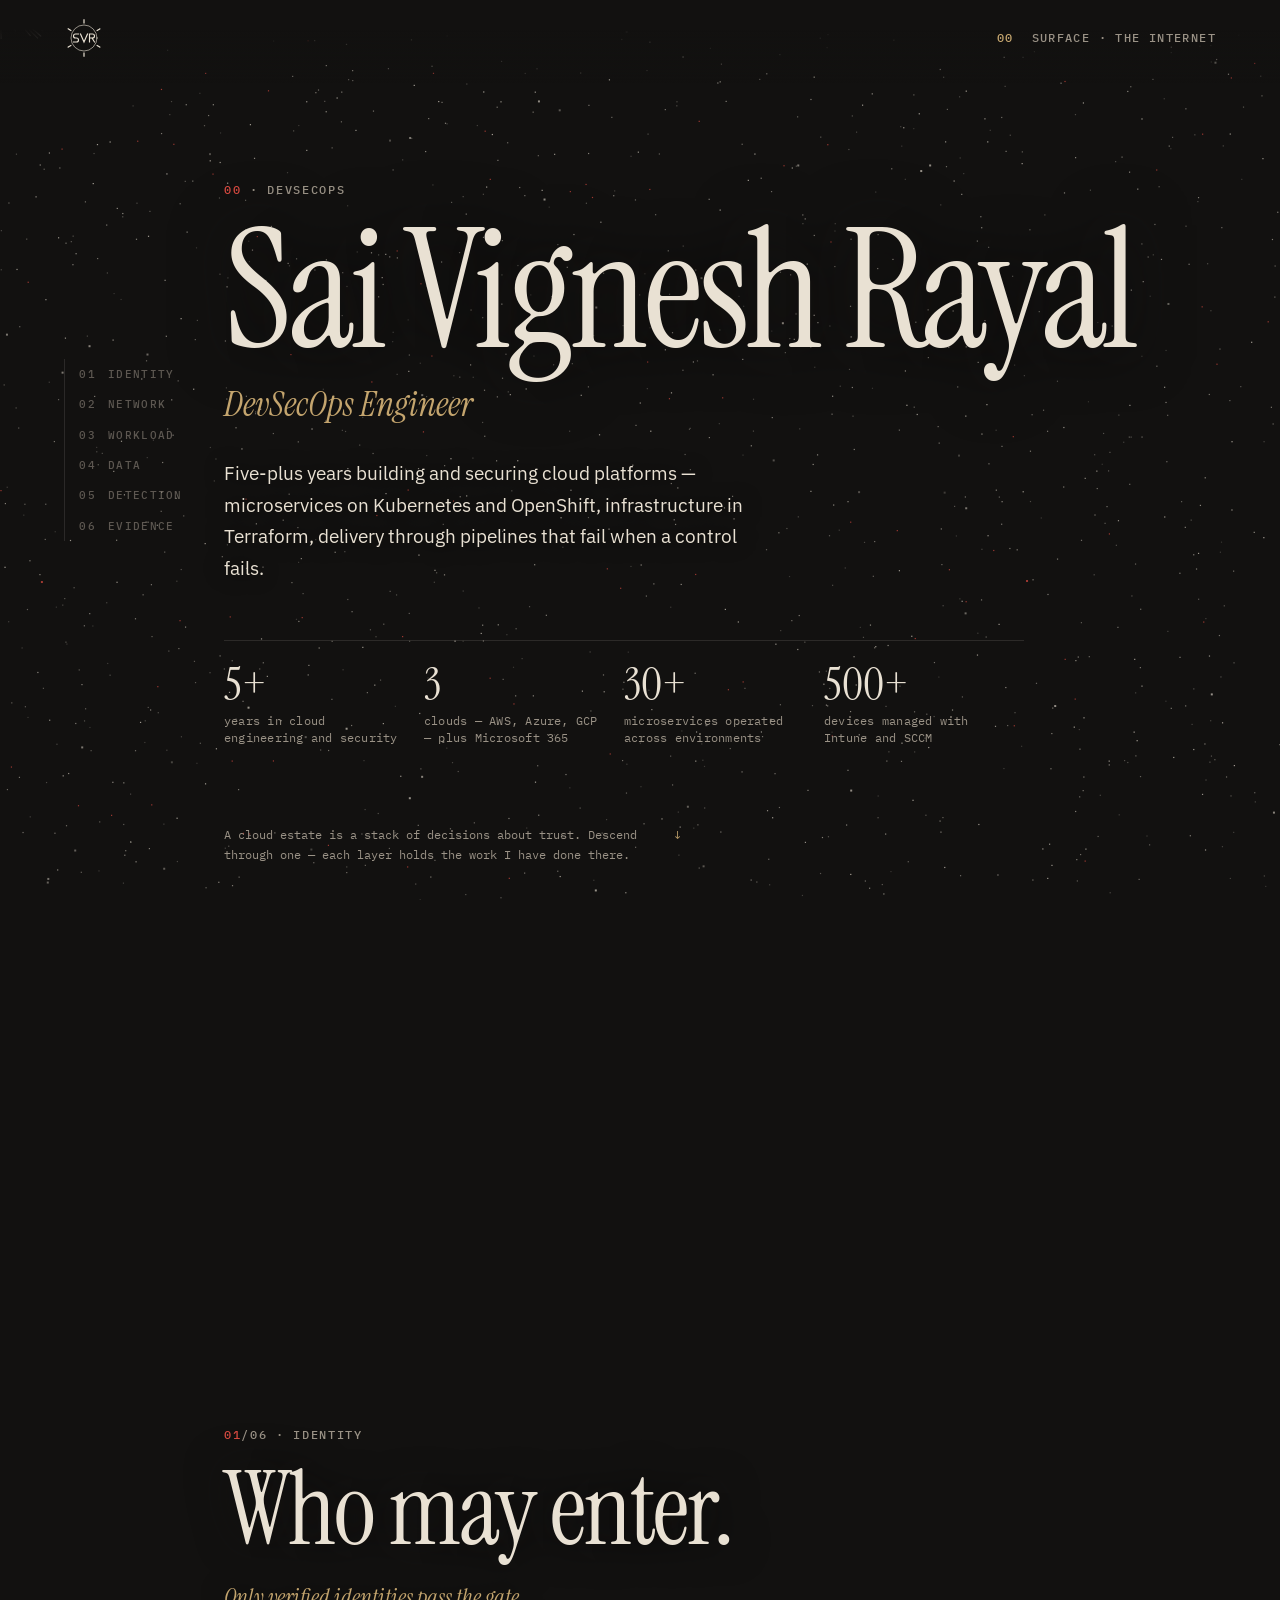
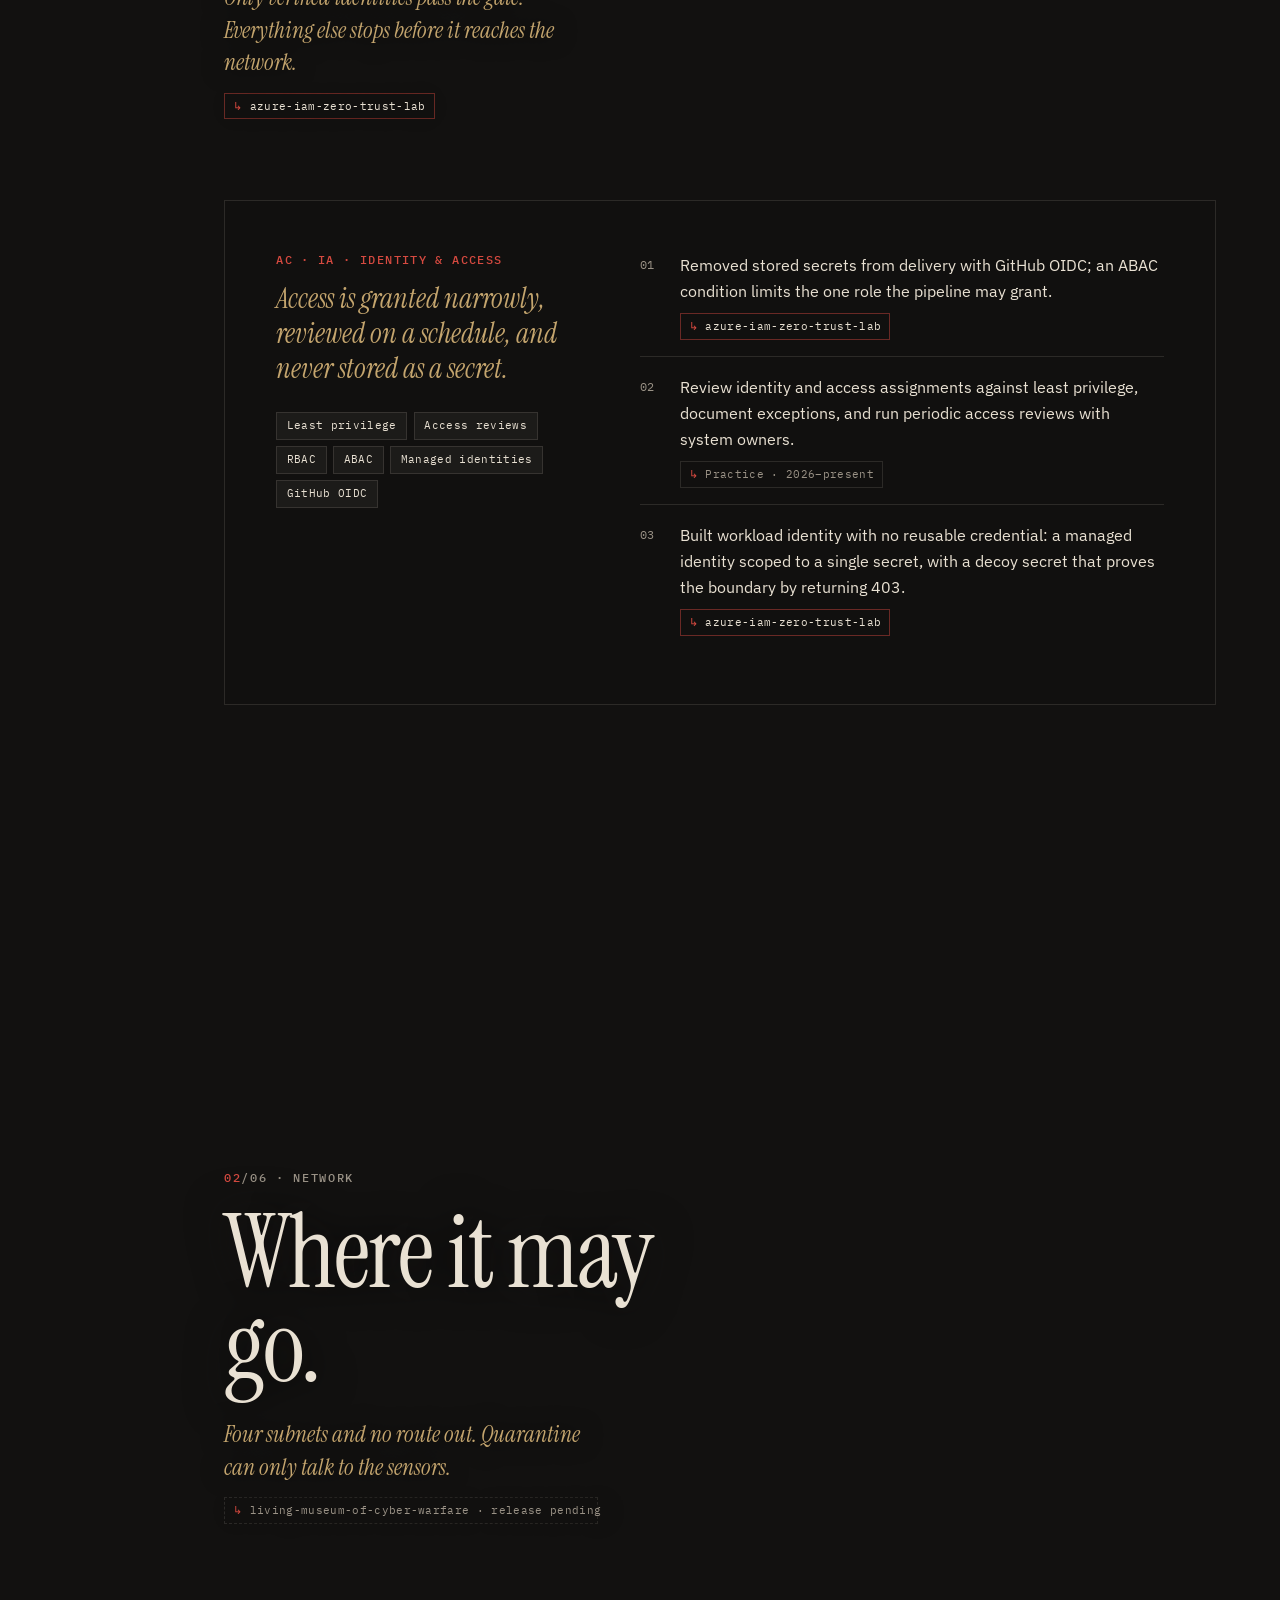
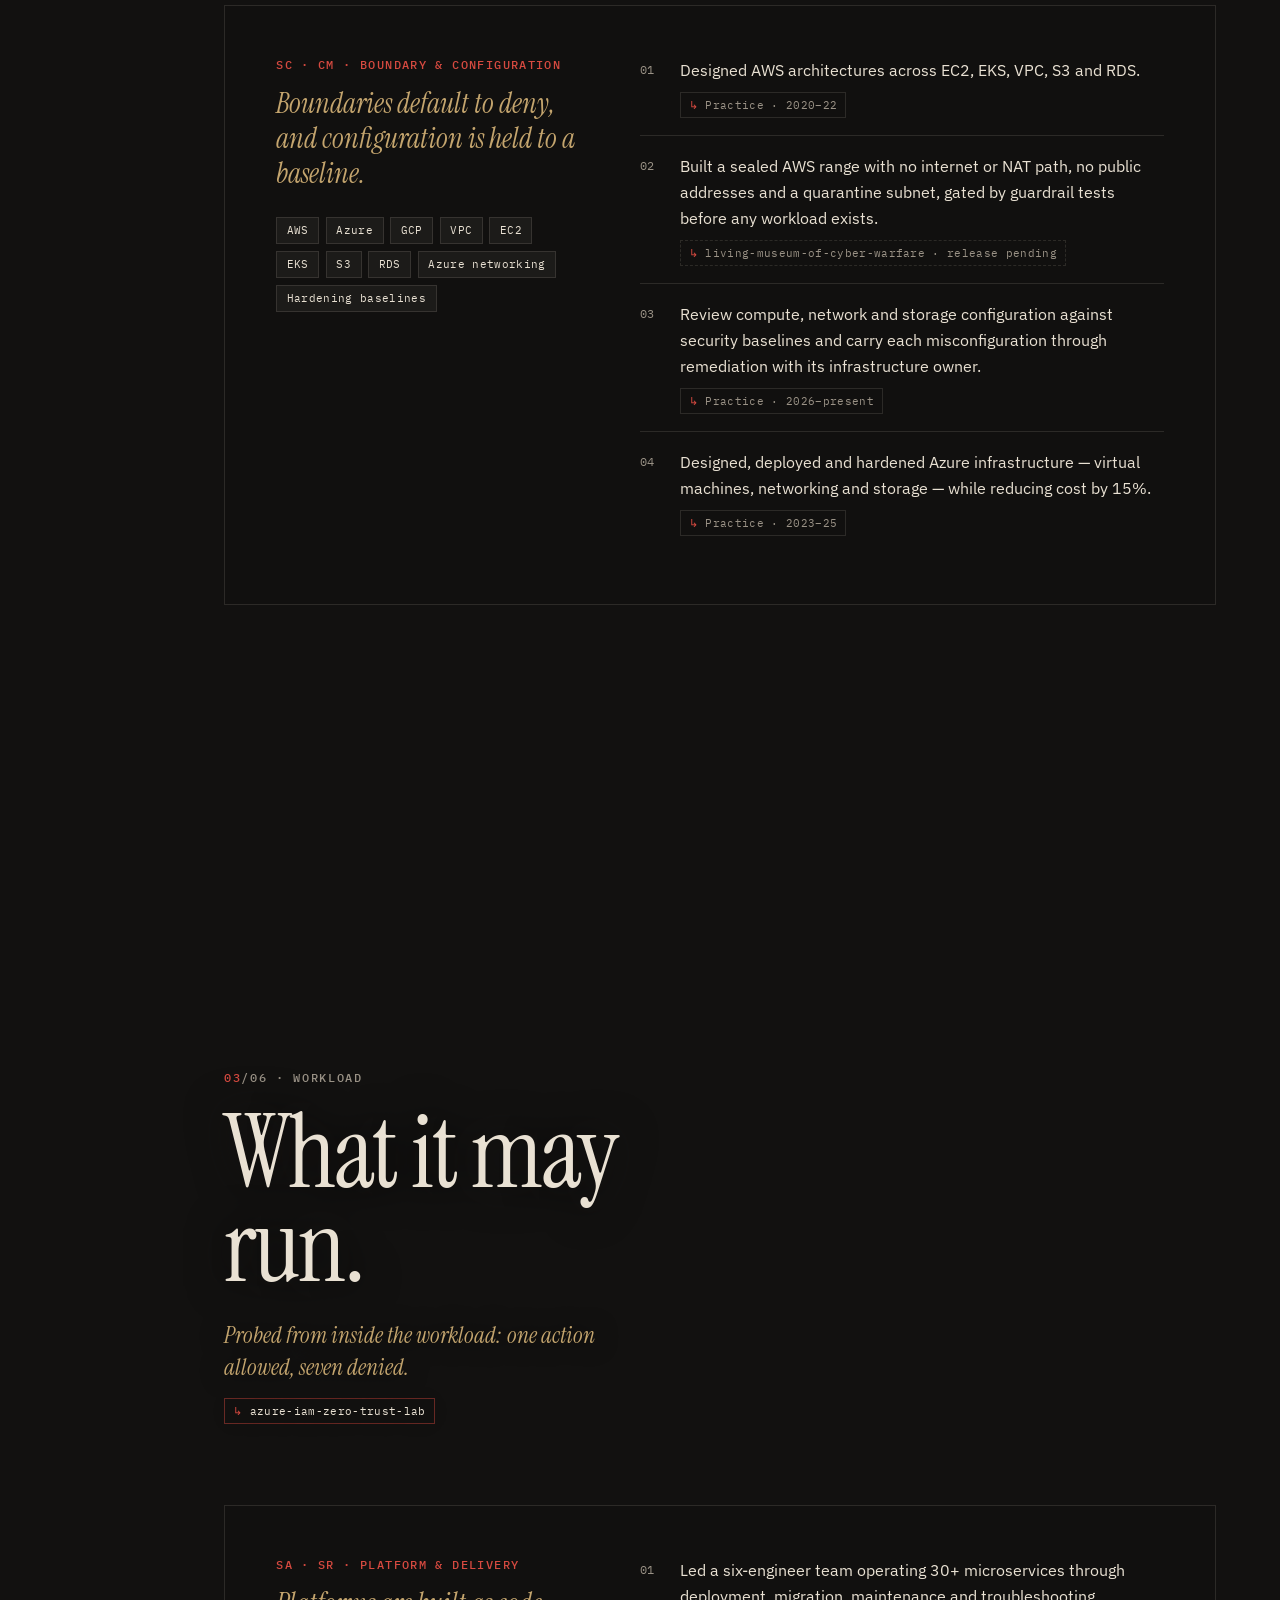
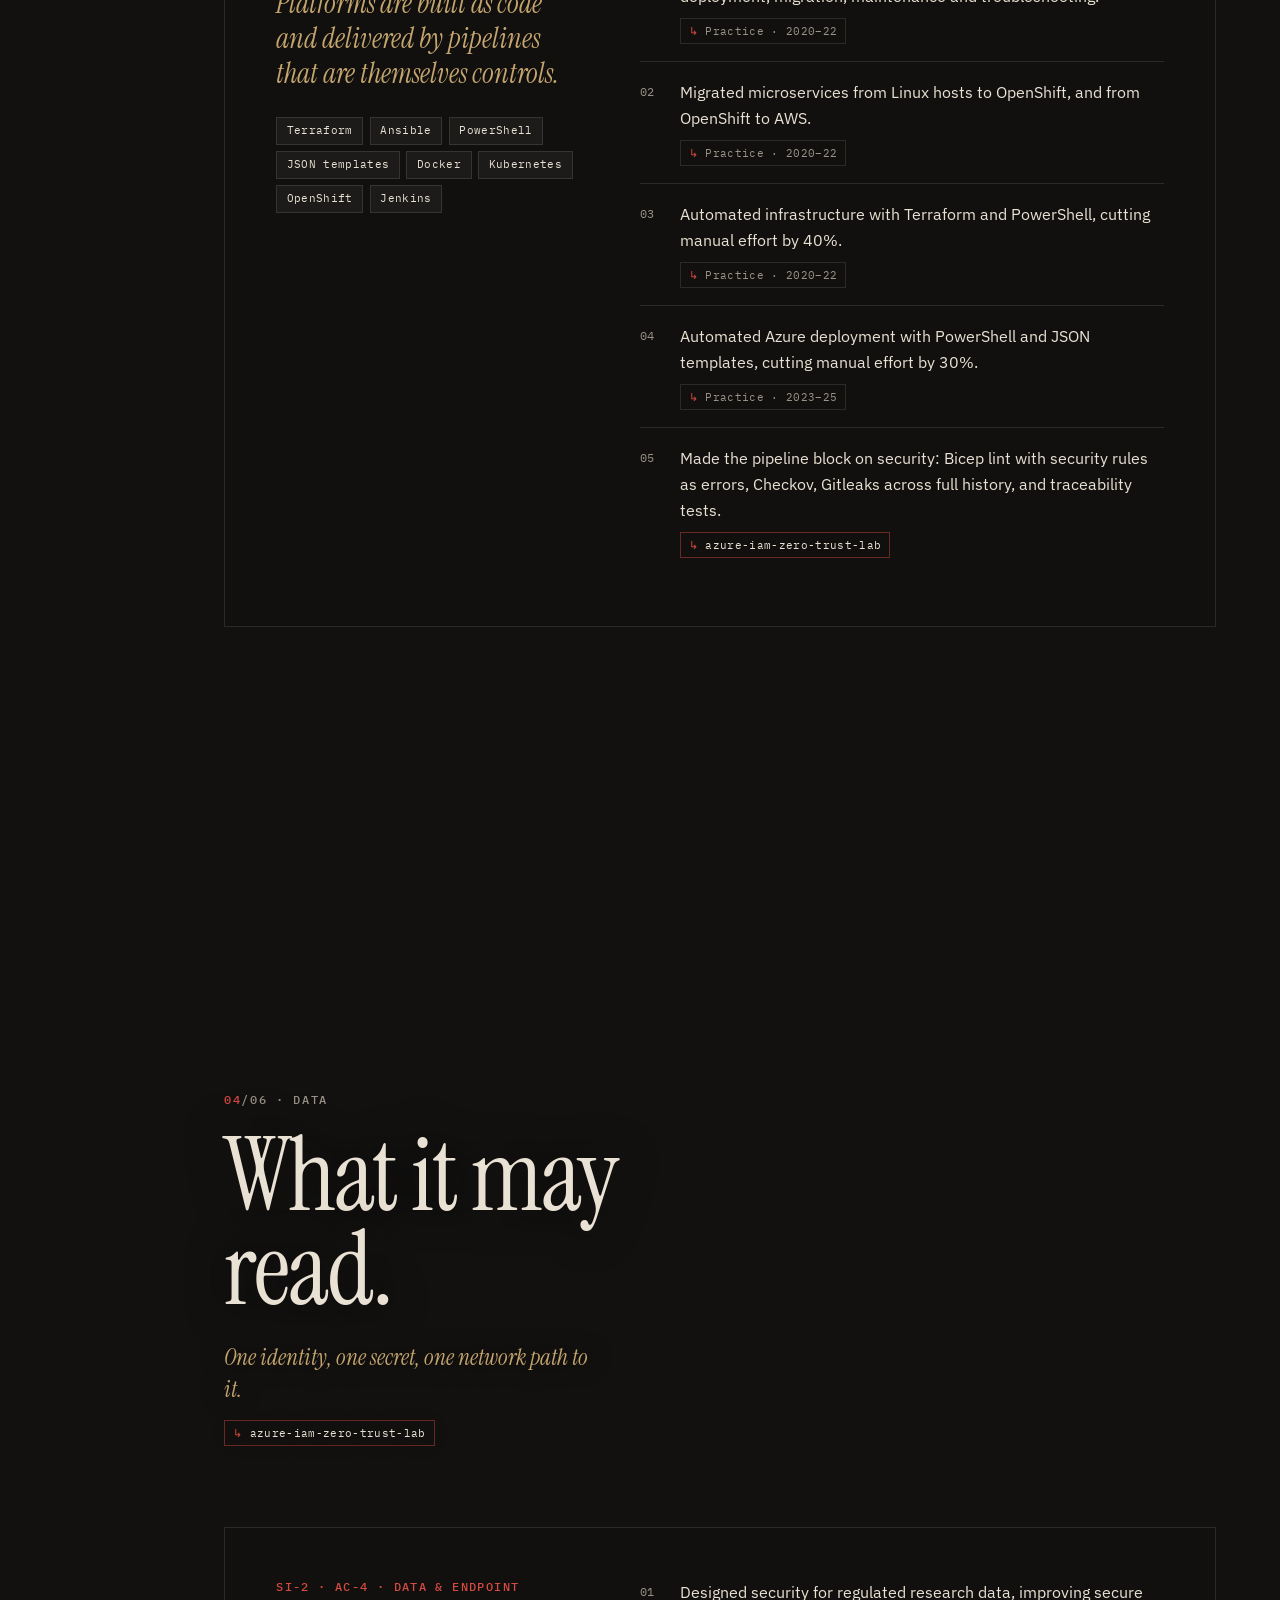
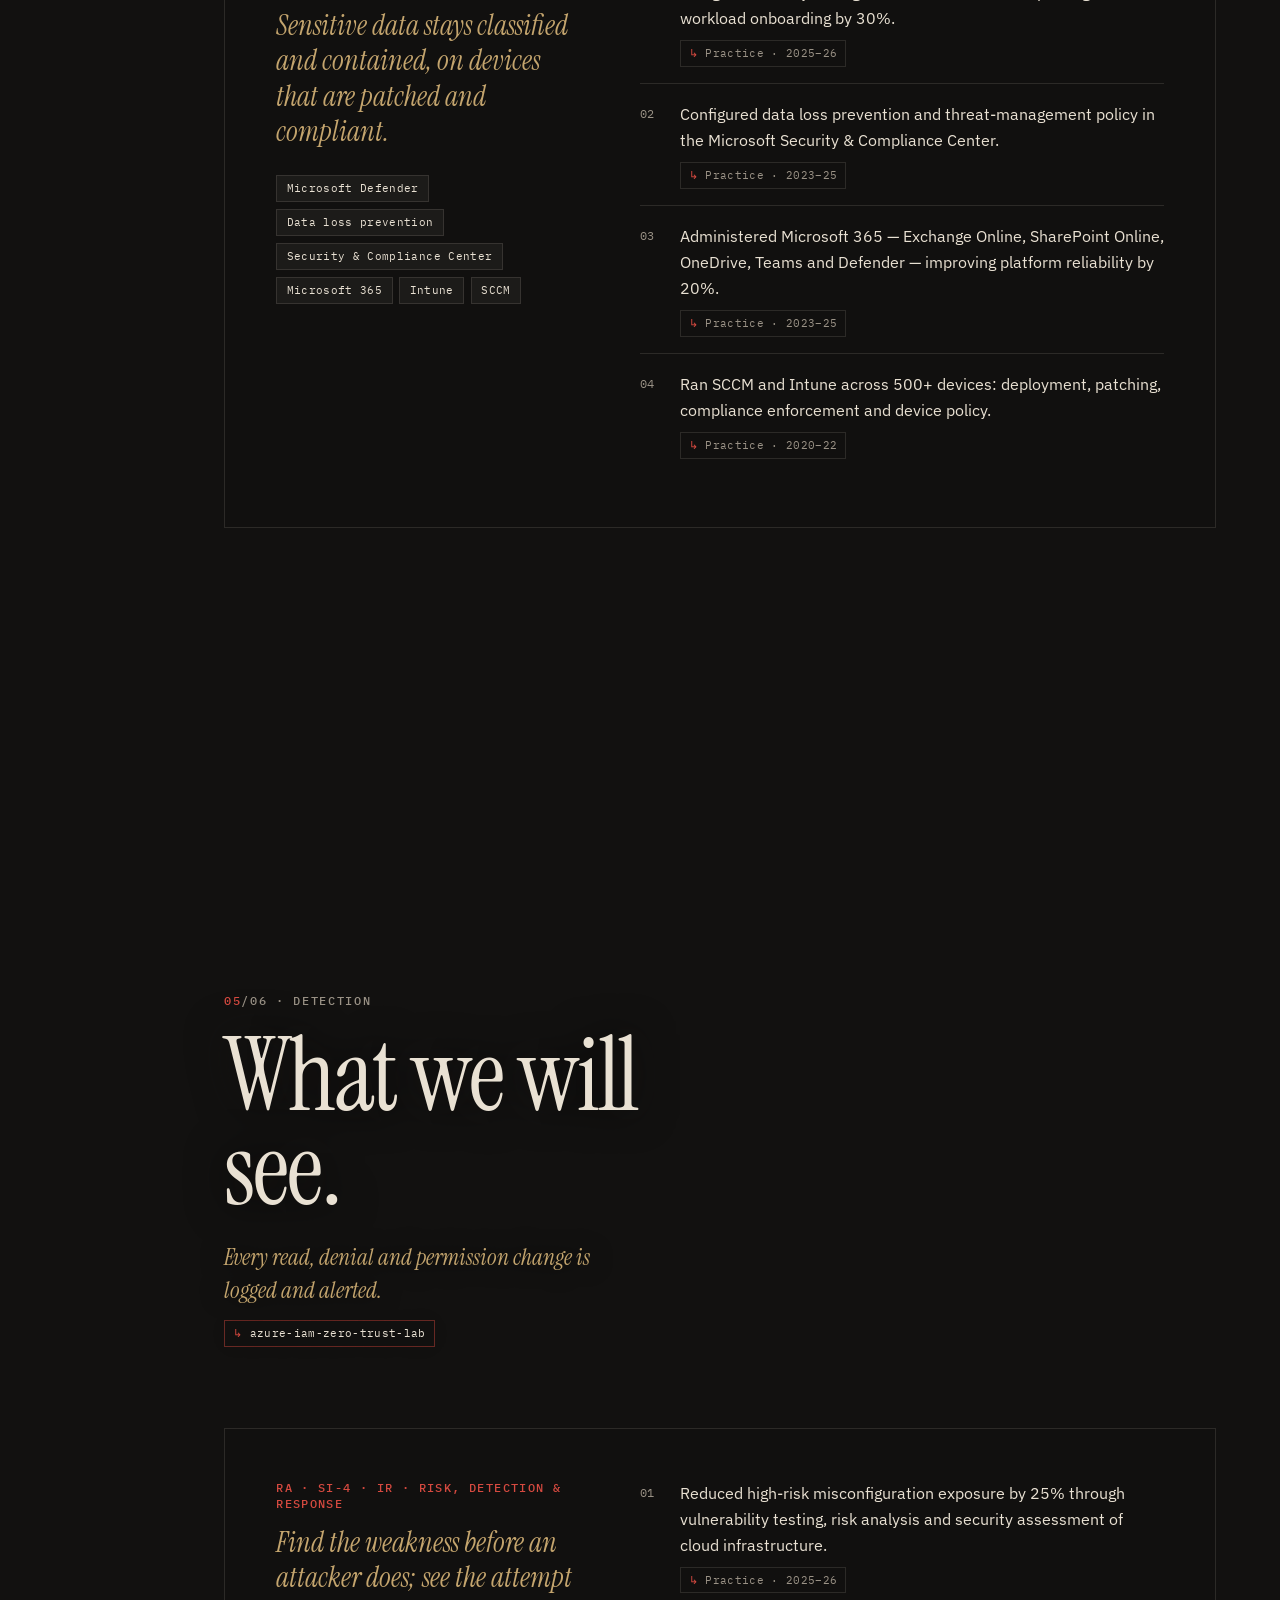
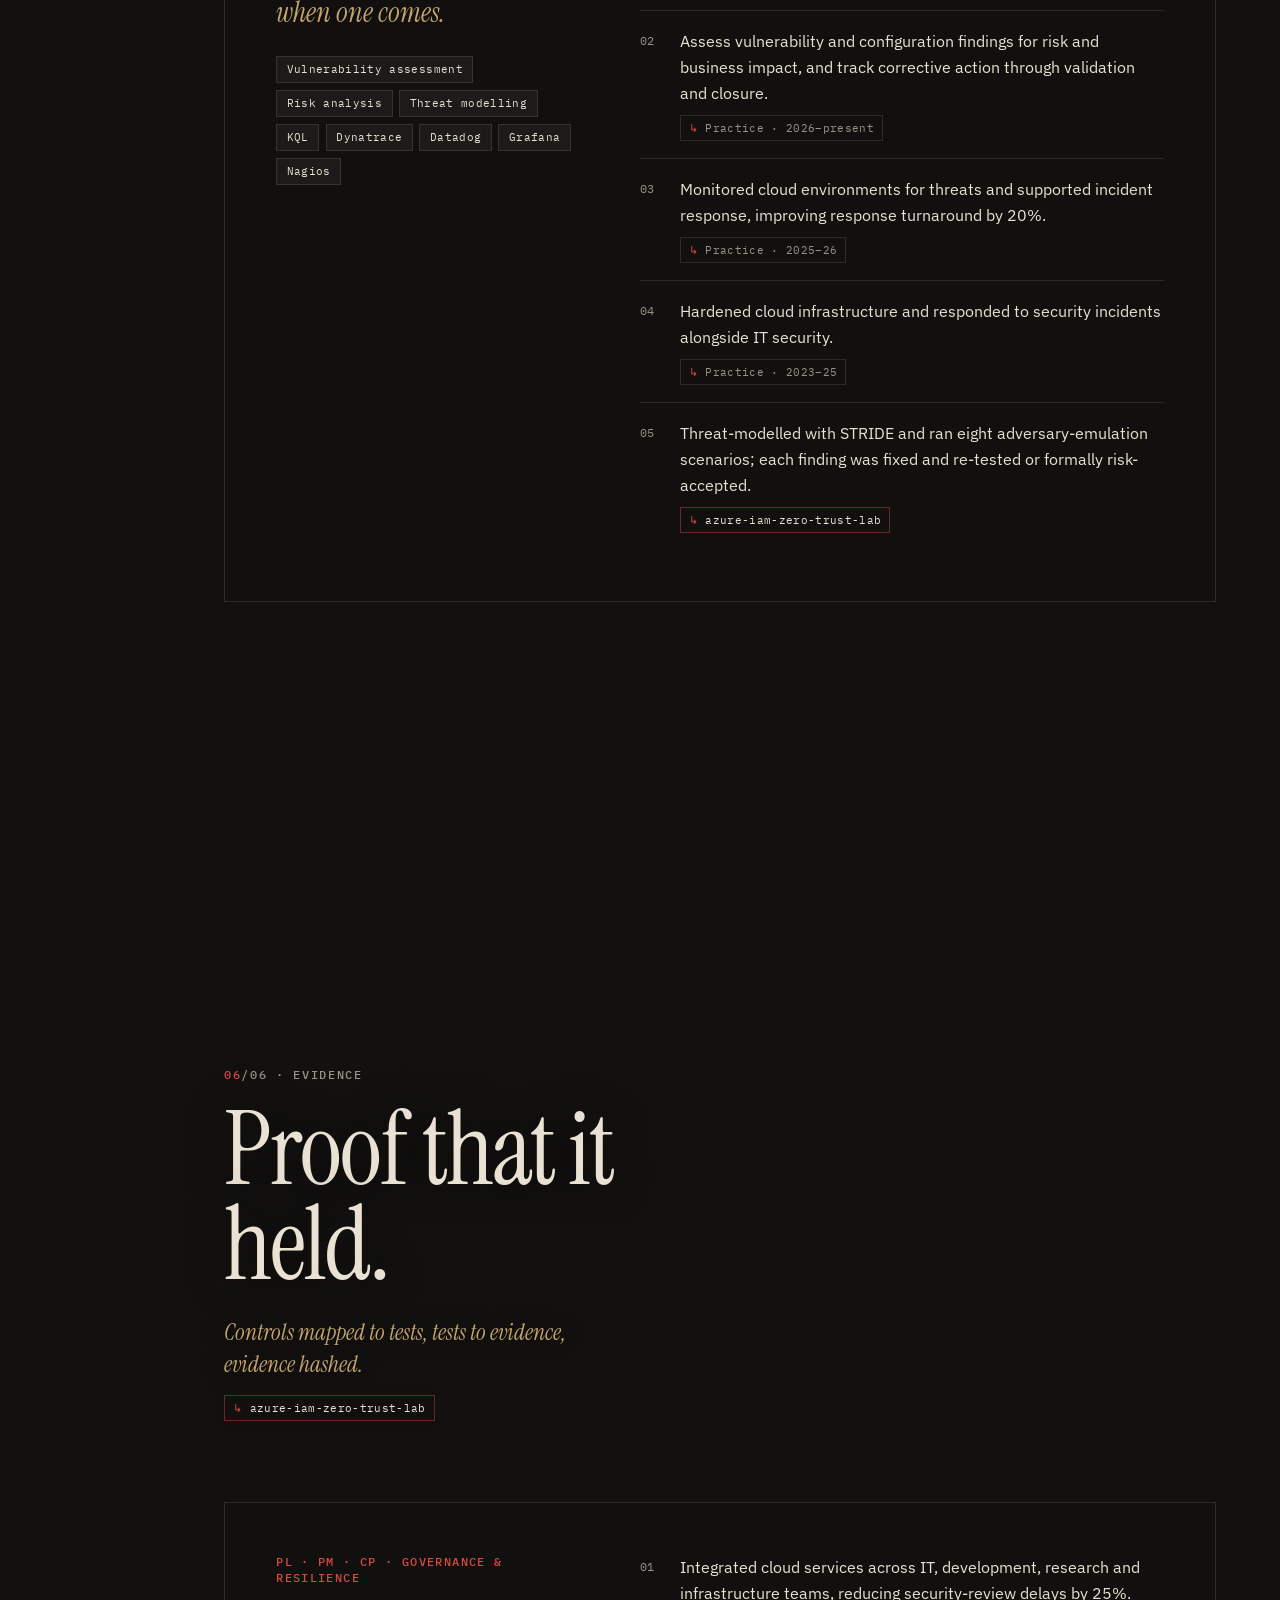
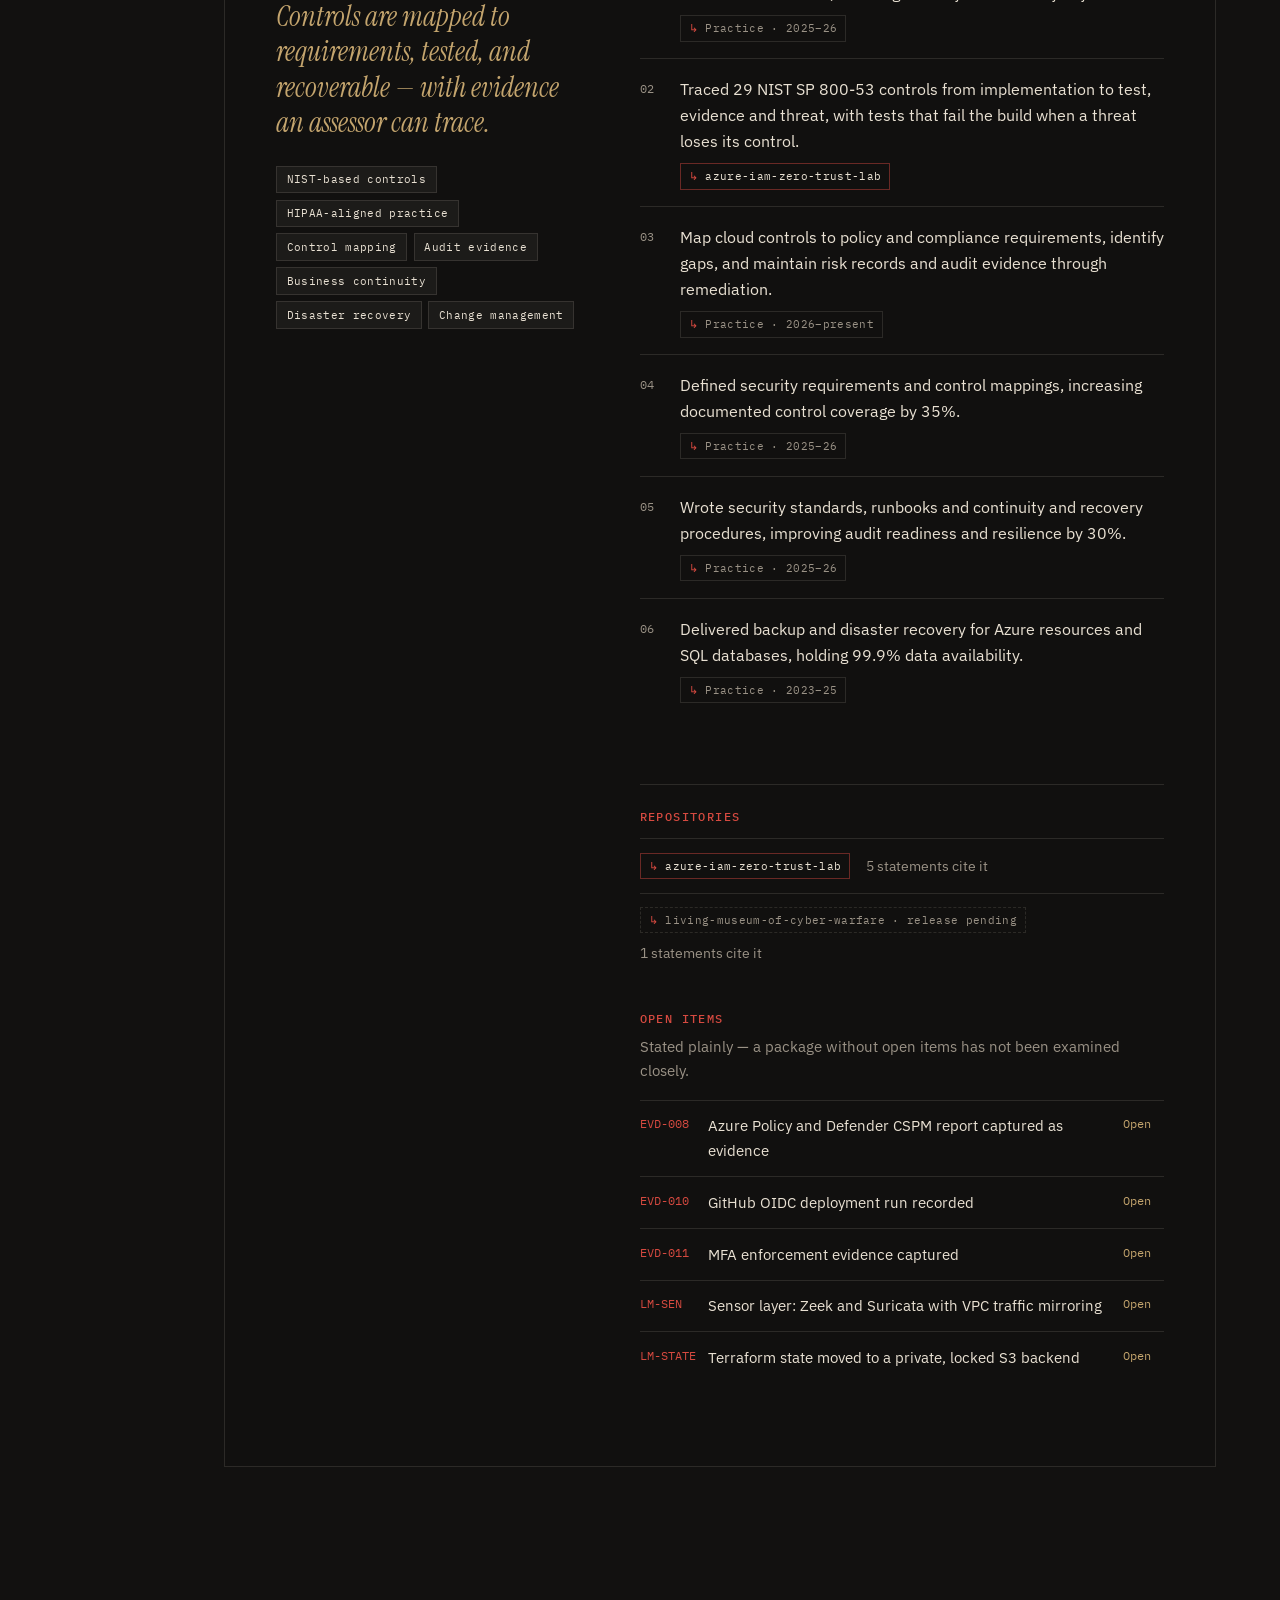
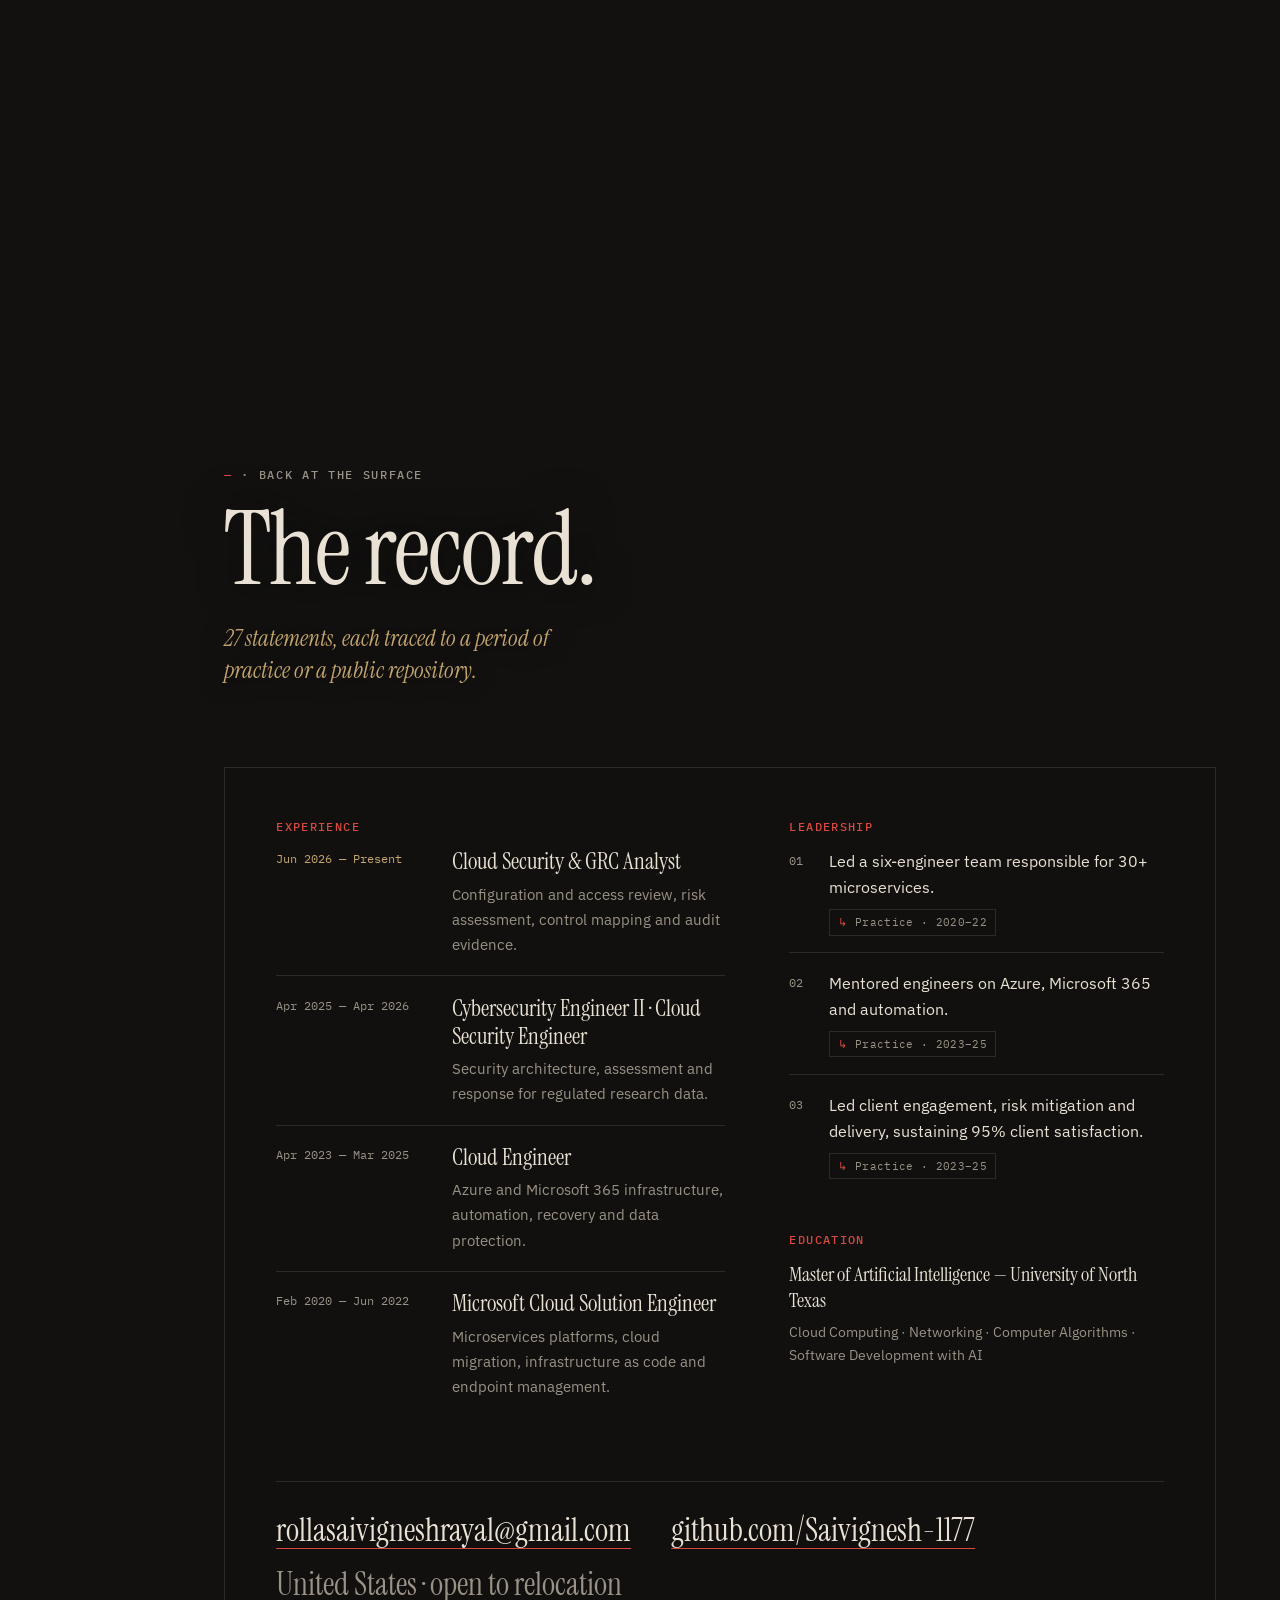
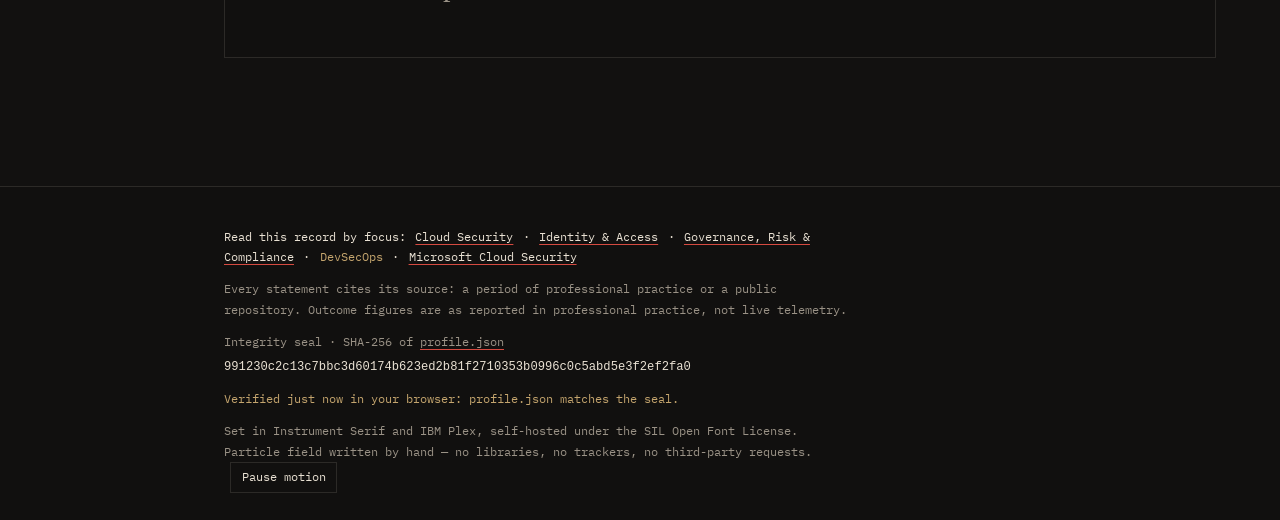
==== devsecops/index.html @ 54e305b1 "Retarget portfolio to the canonical source resume Fact bank in profile.json now reflects the current" ====
<!doctype html>
<html lang="en">
<head>
<meta charset="utf-8">
<meta name="viewport" content="width=device-width, initial-scale=1">
<meta http-equiv="Content-Security-Policy" content="default-src 'none'; style-src 'self'; script-src 'self'; font-src 'self'; img-src 'self'; connect-src 'self'; base-uri 'none'; form-action 'none'">
<meta name="referrer" content="no-referrer">
<title>Sai Vignesh Rayal — DevSecOps Engineer</title>
<meta name="description" content="Five-plus years building and securing cloud platforms — microservices on Kubernetes and OpenShift, infrastructure in Terraform, delivery through pipelines that fail when a control fails.">
<link rel="canonical" href="https://saivignesh-1177.github.io/Saivignesh-1177/devsecops/">
<link rel="icon" href="../assets/favicon.svg" type="image/svg+xml">
<link rel="preload" href="../assets/fonts/instrument-serif-400-normal.woff2" as="font" type="font/woff2" crossorigin>
<link rel="stylesheet" href="../styles.css">
<script src="../app.js" defer></script>
</head>
<body>
<a class="skip" href="#identity">Skip to content</a>
<canvas id="field" aria-hidden="true"></canvas>

<header class="masthead">
  <a class="mark" href="#top" aria-label="Back to the surface"><svg xmlns="http://www.w3.org/2000/svg" viewBox="0 0 40 40" fill="none" stroke="currentColor" stroke-linecap="square" role="img" aria-label="SVR seal"><circle cx="20" cy="20" r="13" stroke-width=".6"/><path d="M20.00 4.80L20.00 1.80M33.16 12.40L35.76 10.90M33.16 27.60L35.76 29.10M20.00 35.20L20.00 38.20M6.84 27.60L4.24 29.10M6.84 12.40L4.24 10.90" stroke-width="1.2"/><path d="M14.5 16H11.5A2 2 0 0 0 11.5 20H12.5A2 2 0 0 1 12.5 24H9.5M16.5 16L20 24L23.5 16M25.5 24V16H28.5A2 2 0 0 1 28.5 20H25.5M28 20L30.5 24" stroke-width="1.15"/></svg></a>
  <p class="altimeter" aria-hidden="true"><span id="alt-depth">00</span> <span id="alt-name">Surface · the internet</span></p>
</header>

<nav class="gauge" aria-label="Layers"><ol><li data-for="identity"><span>01</span>Identity</li><li data-for="network"><span>02</span>Network</li><li data-for="workload"><span>03</span>Workload</li><li data-for="data"><span>04</span>Data</li><li data-for="detection"><span>05</span>Detection</li><li data-for="evidence"><span>06</span>Evidence</li></ol></nav>

<main>
<section class="layer hero" id="top" data-scene="internet" data-depth="00" data-title="Surface · the internet">
  <div class="stage">
    <p class="depth"><span>00</span> · DevSecOps</p>
    <h1>Sai Vignesh Rayal</h1>
    <p class="role">DevSecOps Engineer</p>
    <p class="summary">Five-plus years building and securing cloud platforms — microservices on Kubernetes and OpenShift, infrastructure in Terraform, delivery through pipelines that fail when a control fails.</p>
    <ul class="stats"><li><span class="fig">5+</span><span class="lab">years in cloud engineering and security</span></li><li><span class="fig">3</span><span class="lab">clouds — AWS, Azure, GCP — plus Microsoft 365</span></li><li><span class="fig">30+</span><span class="lab">microservices operated across environments</span></li><li><span class="fig">500+</span><span class="lab">devices managed with Intune and SCCM</span></li></ul>
    <p class="cue"><span class="cue-text">A cloud estate is a stack of decisions about trust. Descend through one — each layer holds the work I have done there.</span> <span class="cue-arrow" aria-hidden="true">↓</span></p>
  </div>
</section>

<section class="layer" id="identity" data-scene="identity" data-depth="01" data-title="Identity" aria-labelledby="identity-h">
  <div class="stage">
    <p class="depth"><span>01</span>/06 · Identity</p>
    <h2 id="identity-h">Who may enter.</h2>
    <p class="scene-cap">Only verified identities pass the gate. Everything else stops before it reaches the network. <a class="src src-repo" href="https://github.com/Saivignesh-1177/azure-iam-zero-trust-lab">azure-iam-zero-trust-lab</a></p>
  </div>
  <div class="work">
    <header class="work-head">
      <p class="fam">AC · IA · Identity &amp; Access</p>
      <p class="stmt">Access is granted narrowly, reviewed on a schedule, and never stored as a secret.</p>
      <ul class="tools" aria-label="Tools and practices"><li>Least privilege</li><li>Access reviews</li><li>RBAC</li><li>ABAC</li><li>Managed identities</li><li>GitHub OIDC</li></ul>
    </header>
    <ol class="items"><li><p>Removed stored secrets from delivery with GitHub OIDC; an ABAC condition limits the one role the pipeline may grant.</p><a class="src src-repo" href="https://github.com/Saivignesh-1177/azure-iam-zero-trust-lab">azure-iam-zero-trust-lab</a></li><li><p>Review identity and access assignments against least privilege, document exceptions, and run periodic access reviews with system owners.</p><span class="src">Practice · 2026–present</span></li><li><p>Built workload identity with no reusable credential: a managed identity scoped to a single secret, with a decoy secret that proves the boundary by returning 403.</p><a class="src src-repo" href="https://github.com/Saivignesh-1177/azure-iam-zero-trust-lab">azure-iam-zero-trust-lab</a></li></ol>
  </div>
</section>
<section class="layer" id="network" data-scene="network" data-depth="02" data-title="Network" aria-labelledby="network-h">
  <div class="stage">
    <p class="depth"><span>02</span>/06 · Network</p>
    <h2 id="network-h">Where it may go.</h2>
    <p class="scene-cap">Four subnets and no route out. Quarantine can only talk to the sensors. <span class="src src-pending" title="Repository not yet public">living-museum-of-cyber-warfare · release pending</span></p>
  </div>
  <div class="work">
    <header class="work-head">
      <p class="fam">SC · CM · Boundary &amp; Configuration</p>
      <p class="stmt">Boundaries default to deny, and configuration is held to a baseline.</p>
      <ul class="tools" aria-label="Tools and practices"><li>AWS</li><li>Azure</li><li>GCP</li><li>VPC</li><li>EC2</li><li>EKS</li><li>S3</li><li>RDS</li><li>Azure networking</li><li>Hardening baselines</li></ul>
    </header>
    <ol class="items"><li><p>Designed AWS architectures across EC2, EKS, VPC, S3 and RDS.</p><span class="src">Practice · 2020–22</span></li><li><p>Built a sealed AWS range with no internet or NAT path, no public addresses and a quarantine subnet, gated by guardrail tests before any workload exists.</p><span class="src src-pending" title="Repository not yet public">living-museum-of-cyber-warfare · release pending</span></li><li><p>Review compute, network and storage configuration against security baselines and carry each misconfiguration through remediation with its infrastructure owner.</p><span class="src">Practice · 2026–present</span></li><li><p>Designed, deployed and hardened Azure infrastructure — virtual machines, networking and storage — while reducing cost by 15%.</p><span class="src">Practice · 2023–25</span></li></ol>
  </div>
</section>
<section class="layer" id="workload" data-scene="workload" data-depth="03" data-title="Workload" aria-labelledby="workload-h">
  <div class="stage">
    <p class="depth"><span>03</span>/06 · Workload</p>
    <h2 id="workload-h">What it may run.</h2>
    <p class="scene-cap">Probed from inside the workload: one action allowed, seven denied. <a class="src src-repo" href="https://github.com/Saivignesh-1177/azure-iam-zero-trust-lab">azure-iam-zero-trust-lab</a></p>
  </div>
  <div class="work">
    <header class="work-head">
      <p class="fam">SA · SR · Platform &amp; Delivery</p>
      <p class="stmt">Platforms are built as code and delivered by pipelines that are themselves controls.</p>
      <ul class="tools" aria-label="Tools and practices"><li>Terraform</li><li>Ansible</li><li>PowerShell</li><li>JSON templates</li><li>Docker</li><li>Kubernetes</li><li>OpenShift</li><li>Jenkins</li></ul>
    </header>
    <ol class="items"><li><p>Led a six-engineer team operating 30+ microservices through deployment, migration, maintenance and troubleshooting.</p><span class="src">Practice · 2020–22</span></li><li><p>Migrated microservices from Linux hosts to OpenShift, and from OpenShift to AWS.</p><span class="src">Practice · 2020–22</span></li><li><p>Automated infrastructure with Terraform and PowerShell, cutting manual effort by 40%.</p><span class="src">Practice · 2020–22</span></li><li><p>Automated Azure deployment with PowerShell and JSON templates, cutting manual effort by 30%.</p><span class="src">Practice · 2023–25</span></li><li><p>Made the pipeline block on security: Bicep lint with security rules as errors, Checkov, Gitleaks across full history, and traceability tests.</p><a class="src src-repo" href="https://github.com/Saivignesh-1177/azure-iam-zero-trust-lab">azure-iam-zero-trust-lab</a></li></ol>
  </div>
</section>
<section class="layer" id="data" data-scene="data" data-depth="04" data-title="Data" aria-labelledby="data-h">
  <div class="stage">
    <p class="depth"><span>04</span>/06 · Data</p>
    <h2 id="data-h">What it may read.</h2>
    <p class="scene-cap">One identity, one secret, one network path to it. <a class="src src-repo" href="https://github.com/Saivignesh-1177/azure-iam-zero-trust-lab">azure-iam-zero-trust-lab</a></p>
  </div>
  <div class="work">
    <header class="work-head">
      <p class="fam">SI-2 · AC-4 · Data &amp; Endpoint</p>
      <p class="stmt">Sensitive data stays classified and contained, on devices that are patched and compliant.</p>
      <ul class="tools" aria-label="Tools and practices"><li>Microsoft Defender</li><li>Data loss prevention</li><li>Security &amp; Compliance Center</li><li>Microsoft 365</li><li>Intune</li><li>SCCM</li></ul>
    </header>
    <ol class="items"><li><p>Designed security for regulated research data, improving secure workload onboarding by 30%.</p><span class="src">Practice · 2025–26</span></li><li><p>Configured data loss prevention and threat-management policy in the Microsoft Security &amp; Compliance Center.</p><span class="src">Practice · 2023–25</span></li><li><p>Administered Microsoft 365 — Exchange Online, SharePoint Online, OneDrive, Teams and Defender — improving platform reliability by 20%.</p><span class="src">Practice · 2023–25</span></li><li><p>Ran SCCM and Intune across 500+ devices: deployment, patching, compliance enforcement and device policy.</p><span class="src">Practice · 2020–22</span></li></ol>
  </div>
</section>
<section class="layer" id="detection" data-scene="detection" data-depth="05" data-title="Detection" aria-labelledby="detection-h">
  <div class="stage">
    <p class="depth"><span>05</span>/06 · Detection</p>
    <h2 id="detection-h">What we will see.</h2>
    <p class="scene-cap">Every read, denial and permission change is logged and alerted. <a class="src src-repo" href="https://github.com/Saivignesh-1177/azure-iam-zero-trust-lab">azure-iam-zero-trust-lab</a></p>
  </div>
  <div class="work">
    <header class="work-head">
      <p class="fam">RA · SI-4 · IR · Risk, Detection &amp; Response</p>
      <p class="stmt">Find the weakness before an attacker does; see the attempt when one comes.</p>
      <ul class="tools" aria-label="Tools and practices"><li>Vulnerability assessment</li><li>Risk analysis</li><li>Threat modelling</li><li>KQL</li><li>Dynatrace</li><li>Datadog</li><li>Grafana</li><li>Nagios</li></ul>
    </header>
    <ol class="items"><li><p>Reduced high-risk misconfiguration exposure by 25% through vulnerability testing, risk analysis and security assessment of cloud infrastructure.</p><span class="src">Practice · 2025–26</span></li><li><p>Assess vulnerability and configuration findings for risk and business impact, and track corrective action through validation and closure.</p><span class="src">Practice · 2026–present</span></li><li><p>Monitored cloud environments for threats and supported incident response, improving response turnaround by 20%.</p><span class="src">Practice · 2025–26</span></li><li><p>Hardened cloud infrastructure and responded to security incidents alongside IT security.</p><span class="src">Practice · 2023–25</span></li><li><p>Threat-modelled with STRIDE and ran eight adversary-emulation scenarios; each finding was fixed and re-tested or formally risk-accepted.</p><a class="src src-repo" href="https://github.com/Saivignesh-1177/azure-iam-zero-trust-lab">azure-iam-zero-trust-lab</a></li></ol>
  </div>
</section>
<section class="layer" id="evidence" data-scene="evidence" data-depth="06" data-title="Evidence" aria-labelledby="evidence-h">
  <div class="stage">
    <p class="depth"><span>06</span>/06 · Evidence</p>
    <h2 id="evidence-h">Proof that it held.</h2>
    <p class="scene-cap">Controls mapped to tests, tests to evidence, evidence hashed. <a class="src src-repo" href="https://github.com/Saivignesh-1177/azure-iam-zero-trust-lab">azure-iam-zero-trust-lab</a></p>
  </div>
  <div class="work">
    <header class="work-head">
      <p class="fam">PL · PM · CP · Governance &amp; Resilience</p>
      <p class="stmt">Controls are mapped to requirements, tested, and recoverable — with evidence an assessor can trace.</p>
      <ul class="tools" aria-label="Tools and practices"><li>NIST-based controls</li><li>HIPAA-aligned practice</li><li>Control mapping</li><li>Audit evidence</li><li>Business continuity</li><li>Disaster recovery</li><li>Change management</li></ul>
    </header>
    <ol class="items"><li><p>Integrated cloud services across IT, development, research and infrastructure teams, reducing security-review delays by 25%.</p><span class="src">Practice · 2025–26</span></li><li><p>Traced 29 NIST SP 800-53 controls from implementation to test, evidence and threat, with tests that fail the build when a threat loses its control.</p><a class="src src-repo" href="https://github.com/Saivignesh-1177/azure-iam-zero-trust-lab">azure-iam-zero-trust-lab</a></li><li><p>Map cloud controls to policy and compliance requirements, identify gaps, and maintain risk records and audit evidence through remediation.</p><span class="src">Practice · 2026–present</span></li><li><p>Defined security requirements and control mappings, increasing documented control coverage by 35%.</p><span class="src">Practice · 2025–26</span></li><li><p>Wrote security standards, runbooks and continuity and recovery procedures, improving audit readiness and resilience by 30%.</p><span class="src">Practice · 2025–26</span></li><li><p>Delivered backup and disaster recovery for Azure resources and SQL databases, holding 99.9% data availability.</p><span class="src">Practice · 2023–25</span></li></ol><div class="aside"><p class="fam">Repositories</p><ul class="repos"><li><a class="src src-repo" href="https://github.com/Saivignesh-1177/azure-iam-zero-trust-lab">azure-iam-zero-trust-lab</a><span>5 statements cite it</span></li><li><span class="src src-pending" title="Repository not yet public">living-museum-of-cyber-warfare · release pending</span><span>1 statements cite it</span></li></ul><p class="fam">Open items</p><p class="lede">Stated plainly — a package without open items has not been examined closely.</p><table><tbody><tr><td>EVD-008</td><td>Azure Policy and Defender CSPM report captured as evidence</td><td>Open</td></tr><tr><td>EVD-010</td><td>GitHub OIDC deployment run recorded</td><td>Open</td></tr><tr><td>EVD-011</td><td>MFA enforcement evidence captured</td><td>Open</td></tr><tr><td>LM-SEN</td><td>Sensor layer: Zeek and Suricata with VPC traffic mirroring</td><td>Open</td></tr><tr><td>LM-STATE</td><td>Terraform state moved to a private, locked S3 backend</td><td>Open</td></tr></tbody></table></div>
  </div>
</section>
<section class="layer record" id="record" data-scene="surface" data-depth="—" data-title="The record" aria-labelledby="record-h">
  <div class="stage">
    <p class="depth"><span>—</span> · Back at the surface</p>
    <h2 id="record-h">The record.</h2>
    <p class="scene-cap">27 statements, each traced to a period of practice or a public repository.</p>
  </div>
  <div class="work record-work">
    <div><p class="fam">Experience</p><ol class="timeline"><li><p class="when">Jun 2026 — Present</p><div><h3>Cloud Security &amp; GRC Analyst</h3><p>Configuration and access review, risk assessment, control mapping and audit evidence.</p></div></li><li><p class="when">Apr 2025 — Apr 2026</p><div><h3>Cybersecurity Engineer II · Cloud Security Engineer</h3><p>Security architecture, assessment and response for regulated research data.</p></div></li><li><p class="when">Apr 2023 — Mar 2025</p><div><h3>Cloud Engineer</h3><p>Azure and Microsoft 365 infrastructure, automation, recovery and data protection.</p></div></li><li><p class="when">Feb 2020 — Jun 2022</p><div><h3>Microsoft Cloud Solution Engineer</h3><p>Microservices platforms, cloud migration, infrastructure as code and endpoint management.</p></div></li></ol></div>
    <div>
      <p class="fam">Leadership</p><ol class="items"><li><p>Led a six-engineer team responsible for 30+ microservices.</p><span class="src">Practice · 2020–22</span></li><li><p>Mentored engineers on Azure, Microsoft 365 and automation.</p><span class="src">Practice · 2023–25</span></li><li><p>Led client engagement, risk mitigation and delivery, sustaining 95% client satisfaction.</p><span class="src">Practice · 2023–25</span></li></ol>
      <p class="fam">Education</p><p class="edu">Master of Artificial Intelligence — University of North Texas</p><p class="edu-detail">Cloud Computing · Networking · Computer Algorithms · Software Development with AI</p>
    </div>
    <div class="contact">
      <a href="mailto:rollasaivigneshrayal@gmail.com">rollasaivigneshrayal@gmail.com</a>
      <a href="https://github.com/Saivignesh-1177">github.com/Saivignesh-1177</a>
      <span>United States · open to relocation</span>
    </div>
  </div>
</section>
</main>

<footer class="integrity">
  <p class="focus-nav">Read this record by focus: <a href="../">Cloud Security</a> · <a href="../iam/">Identity &amp; Access</a> · <a href="../grc/">Governance, Risk &amp; Compliance</a> · <a href="../devsecops/" aria-current="page">DevSecOps</a> · <a href="../microsoft/">Microsoft Cloud Security</a></p>
  <p>Every statement cites its source: a period of professional practice or a public repository. Outcome figures are as reported in professional practice, not live telemetry.</p>
  <p>Integrity seal · SHA-256 of <a href="../profile.json">profile.json</a> <code id="seal" data-src="../profile.json" data-digest="991230c2c13c7bbc3d60174b623ed2b81f2710353b0996c0c5abd5e3f2ef2fa0">991230c2c13c7bbc3d60174b623ed2b81f2710353b0996c0c5abd5e3f2ef2fa0</code></p>
  <p id="verify" aria-live="polite">Verification runs in your browser when scripts are enabled.</p>
  <p>Set in Instrument Serif and IBM Plex, self-hosted under the SIL Open Font License. Particle field written by hand — no libraries, no trackers, no third-party requests. <button type="button" id="motion">Pause motion</button></p>
</footer>
</body>
</html>
---- styles.css ----
@font-face { font-family: "Instrument Serif"; src: url("assets/fonts/instrument-serif-400-normal.woff2") format("woff2"); font-weight: 400; font-style: normal; font-display: swap; }
@font-face { font-family: "Instrument Serif"; src: url("assets/fonts/instrument-serif-400-italic.woff2") format("woff2"); font-weight: 400; font-style: italic; font-display: swap; }
@font-face { font-family: "IBM Plex Sans"; src: url("assets/fonts/ibm-plex-sans-400-normal.woff2") format("woff2"); font-weight: 400; font-display: swap; }
@font-face { font-family: "IBM Plex Sans"; src: url("assets/fonts/ibm-plex-sans-600-normal.woff2") format("woff2"); font-weight: 600; font-display: swap; }
@font-face { font-family: "IBM Plex Mono"; src: url("assets/fonts/ibm-plex-mono-400-normal.woff2") format("woff2"); font-weight: 400; font-display: swap; }
@font-face { font-family: "IBM Plex Mono"; src: url("assets/fonts/ibm-plex-mono-500-normal.woff2") format("woff2"); font-weight: 500; font-display: swap; }

:root {
  --ink: #121110;
  --rule: rgba(233, 225, 211, .12);
  --paper: #E9E1D3;
  --muted: #9A9286;
  --deny: #D64A40;
  --brass: #C4A56E;
  --serif: "Instrument Serif", "Iowan Old Style", Georgia, serif;
  --sans: "IBM Plex Sans", system-ui, sans-serif;
  --mono: "IBM Plex Mono", ui-monospace, Consolas, monospace;
  --gutter: clamp(1.25rem, 5vw, 5rem);
}

*, *::before, *::after { box-sizing: border-box; }
html { scroll-behavior: smooth; background: var(--ink); }
body { margin: 0; color: var(--paper); font: 400 1.0625rem/1.65 var(--sans); -webkit-font-smoothing: antialiased; }
a { color: inherit; text-decoration-color: var(--deny); text-decoration-thickness: 1px; text-underline-offset: .22em; }
a:hover { color: var(--brass); }
:focus-visible { outline: 1px solid var(--brass); outline-offset: 3px; }
.skip { position: absolute; left: -999px; }
.skip:focus { left: var(--gutter); top: 1rem; background: var(--paper); color: var(--ink); padding: .4rem .8rem; z-index: 20; }

#field { position: fixed; inset: 0; width: 100vw; height: 100vh; z-index: 0; display: block; }
main, .masthead, .gauge, .integrity { position: relative; z-index: 1; }

/* Instruments */
.masthead { position: fixed; top: 0; left: 0; right: 0; z-index: 10; display: flex; justify-content: space-between; align-items: center; padding: 1.1rem var(--gutter) 1.6rem; pointer-events: none; background: linear-gradient(var(--ink) 35%, rgba(18, 17, 16, 0)); }
.masthead > * { pointer-events: auto; }
.mark { display: block; width: 2.5rem; color: var(--paper); }
.mark svg { display: block; width: 100%; height: auto; }
.mark:hover { color: var(--brass); }
.altimeter { margin: 0; font: 500 .72rem/1 var(--mono); letter-spacing: .12em; text-transform: uppercase; color: var(--muted); }
.altimeter #alt-depth { color: var(--brass); margin-right: .6rem; }

.gauge { position: fixed; left: var(--gutter); top: 50%; transform: translateY(-50%); z-index: 10; }
.gauge ol { list-style: none; margin: 0; padding: 0; border-left: 1px solid var(--rule); }
.gauge li { font: 500 .66rem/1 var(--mono); letter-spacing: .12em; text-transform: uppercase; color: rgba(154, 146, 134, .55); padding: .62rem 0 .62rem .9rem; margin-left: -1px; border-left: 1px solid transparent; transition: color .4s, border-color .4s; }
.gauge li span { display: inline-block; width: 1.8rem; }
.gauge li[aria-current="true"] { color: var(--paper); border-left-color: var(--brass); }

/* Layers */
.layer { position: relative; }
.stage { min-height: 100vh; min-height: 100svh; display: flex; flex-direction: column; justify-content: flex-end; padding: 7rem var(--gutter) clamp(3rem, 9vh, 6rem) calc(var(--gutter) + 10rem); }
.depth { font: 500 .74rem/1 var(--mono); letter-spacing: .14em; text-transform: uppercase; color: var(--muted); margin: 0 0 1.4rem; }
.depth span { color: var(--deny); }
h1, h2, h3 { font-weight: 400; margin: 0; }
h2 { font: 400 clamp(3.2rem, 8vw, 7rem)/.92 var(--serif); letter-spacing: -.02em; max-width: 11ch; text-shadow: 0 0 40px var(--ink); }
.scene-cap { font: italic 400 clamp(1.15rem, 1.8vw, 1.5rem)/1.4 var(--serif); color: var(--brass); max-width: 34ch; margin: 1.5rem 0 0; text-shadow: 0 0 24px var(--ink); }
.scene-cap .src { display: block; width: fit-content; white-space: nowrap; font-style: normal; margin-top: .9rem; }

.hero .stage { justify-content: center; }
.hero h1 { font: 400 clamp(4rem, 13vw, 12rem)/.86 var(--serif); letter-spacing: -.025em; text-shadow: 0 0 60px var(--ink); }
.role { font: italic 400 clamp(1.5rem, 3vw, 2.2rem)/1.2 var(--serif); color: var(--brass); margin: 1.3rem 0 2rem; }
.summary { font-size: clamp(1.05rem, 1.5vw, 1.25rem); max-width: 50ch; margin: 0 0 1.25rem; text-shadow: 0 0 20px var(--ink); }
.descend { font: 400 .85rem/1.7 var(--mono); color: var(--muted); max-width: 58ch; margin: 0; }
.cue { position: absolute; bottom: 2.2rem; left: calc(var(--gutter) + 10rem); right: var(--gutter); margin: 0; display: flex; align-items: baseline; gap: 1rem; font: 400 .78rem/1.6 var(--mono); color: var(--muted); }
.cue-text { max-width: 62ch; }
.cue-arrow { color: var(--brass); }
.live .cue-arrow { display: inline-block; animation: fall 2.2s cubic-bezier(.5, 0, .2, 1) infinite; }

/* Experience at a glance */
.stats { list-style: none; margin: 2.25rem 0 0; padding: 1.25rem 0 0; display: grid; grid-template-columns: repeat(4, minmax(0, 11rem)); gap: 1.5rem; border-top: 1px solid var(--rule); max-width: 50rem; }
.stats li { display: flex; flex-direction: column; gap: .35rem; }
.stats .fig { font: 400 clamp(2.2rem, 3.6vw, 3.1rem)/1 var(--serif); color: var(--paper); }
.stats .lab { font: 400 .74rem/1.45 var(--mono); color: var(--muted); letter-spacing: .02em; }
@keyframes fall { 0% { transform: translateY(-4px); opacity: 0; } 40% { opacity: 1; } 100% { transform: translateY(10px); opacity: 0; } }

/* The work at each layer, on glass over the live field */
.work { margin: 0 var(--gutter) 0 calc(var(--gutter) + 10rem); padding: clamp(1.75rem, 4vw, 3.5rem); display: grid; grid-template-columns: minmax(16rem, 0.8fr) minmax(0, 1.4fr); gap: clamp(2rem, 5vw, 4.5rem); align-items: start; background: rgba(18, 17, 16, .8); backdrop-filter: blur(14px) saturate(110%); -webkit-backdrop-filter: blur(14px) saturate(110%); border: 1px solid var(--rule); }
.work-head { position: sticky; top: 6rem; }
.fam { font: 500 .72rem/1.4 var(--mono); letter-spacing: .12em; text-transform: uppercase; color: var(--deny); margin: 0 0 .8rem; }
.stmt { font: italic 400 clamp(1.45rem, 2.2vw, 1.85rem)/1.25 var(--serif); color: var(--brass); margin: 0 0 1.6rem; }
.tools { list-style: none; margin: 0; padding: 0; display: flex; flex-wrap: wrap; gap: .4rem; }
.tools li { font: 400 .7rem/1 var(--mono); letter-spacing: .03em; color: var(--paper); padding: .45rem .6rem; background: rgba(233, 225, 211, .05); border: 1px solid var(--rule); }
.items { list-style: none; counter-reset: n; margin: 0; padding: 0; }
.items > li { counter-increment: n; display: grid; grid-template-columns: 2.5rem 1fr; padding: 1.05rem 0; border-top: 1px solid var(--rule); }
.items > li:first-child { border-top: 0; padding-top: 0; }
.items > li::before { content: counter(n, decimal-leading-zero); font: 400 .72rem/2.25 var(--mono); color: var(--muted); grid-row: span 2; }
.items li p { margin: 0 0 .55rem; font-size: 1.02rem; line-height: 1.6; }
.aside { grid-column: 2; padding-top: 1.5rem; border-top: 1px solid var(--rule); }
.aside .fam + .repos, .aside table { margin-bottom: 2rem; }
.lede { color: var(--muted); font-size: .92rem; margin: -.3rem 0 1rem; }

.src { justify-self: start; display: inline-block; max-width: 100%; overflow-wrap: anywhere; font: 400 .68rem/1.3 var(--mono); letter-spacing: .03em; color: var(--muted); border: 1px solid var(--rule); padding: .32rem .5rem; }
.src::before { content: "↳ "; color: var(--deny); }
a.src-repo { color: var(--paper); text-decoration: none; border-color: rgba(214, 74, 64, .45); }
a.src-repo:hover { color: var(--brass); border-color: var(--brass); }
.src-pending { border-style: dashed; }

.repos { list-style: none; margin: 0; padding: 0; }
.repos li { display: flex; flex-wrap: wrap; align-items: center; gap: .5rem 1rem; padding: .85rem 0; border-top: 1px solid var(--rule); }
.repos li span:last-child { font-size: .9rem; color: var(--muted); }
table { width: 100%; border-collapse: collapse; font-size: .95rem; }
td { padding: .8rem .8rem .8rem 0; border-top: 1px solid var(--rule); vertical-align: top; }
td:first-child { font: 400 .76rem/1.8 var(--mono); color: var(--deny); white-space: nowrap; }
td:last-child { font: 400 .72rem/1.9 var(--mono); color: var(--brass); }

/* The record */
/* The record */
.record-work { grid-template-columns: minmax(0, 1.2fr) minmax(0, 1fr); }
.timeline { list-style: none; margin: 0; padding: 0; position: relative; }
.timeline li { display: grid; grid-template-columns: 9.5rem 1fr; gap: 1.5rem; padding: 1.15rem 0; border-top: 1px solid var(--rule); }
.timeline li:first-child { border-top: 0; padding-top: 0; }
.timeline .when { font: 400 .74rem/1.9 var(--mono); color: var(--muted); margin: 0; white-space: nowrap; }
.timeline h3 { font: 400 1.45rem/1.2 var(--serif); }
.timeline div p { margin: .35rem 0 0; color: var(--muted); font-size: .95rem; }
.timeline li:first-child .when { color: var(--brass); }
.record-work .items { margin-bottom: 2.25rem; }
.edu { margin: 0; font: 400 1.25rem/1.3 var(--serif); }
.edu-detail { margin: .4rem 0 0; color: var(--muted); font-size: .9rem; }
.contact { grid-column: 1 / -1; display: flex; flex-wrap: wrap; gap: .75rem 2.5rem; font: 400 clamp(1.4rem, 2.6vw, 2rem)/1.3 var(--serif); padding-top: 1.75rem; border-top: 1px solid var(--rule); }
.contact span { color: var(--muted); }
.focus-nav { color: var(--paper); }
.focus-nav a { margin: 0 .15rem; }
.focus-nav a[aria-current="page"] { color: var(--brass); text-decoration: none; }

.integrity { margin-top: 8rem; padding: 2.5rem var(--gutter) 3rem calc(var(--gutter) + 10rem); background: rgba(18, 17, 16, .92); border-top: 1px solid var(--rule); font: 400 .76rem/1.7 var(--mono); color: var(--muted); }
.integrity p { margin: 0 0 .7rem; max-width: 90ch; }
.integrity code { display: block; color: var(--paper); word-break: break-all; margin-top: .3rem; }
#verify[data-state="pass"] { color: var(--brass); }
#verify[data-state="fail"] { color: var(--deny); }
.integrity button { font: inherit; color: var(--paper); background: none; border: 1px solid var(--rule); padding: .25rem .65rem; cursor: pointer; margin-left: .4rem; }
.integrity button:hover { border-color: var(--brass); color: var(--brass); }

@media (max-width: 52rem) {
  .gauge { display: none; }
  .stage { padding-left: var(--gutter); }
  .cue { left: var(--gutter); }
  .work { margin-left: var(--gutter); margin-right: var(--gutter); padding: 1.4rem; }
  .integrity { padding-left: var(--gutter); }
  .altimeter #alt-name { display: none; }
  .scene-cap .src { white-space: normal; }
  .work, .record-work { grid-template-columns: 1fr; }
  .work-head { position: static; }
  .aside { grid-column: 1; }
  .stats { grid-template-columns: repeat(2, minmax(0, 1fr)); }
  .timeline li { grid-template-columns: 1fr; gap: .2rem; }
  .cue { position: static; margin-top: 2.5rem; }
  .hero .stage { justify-content: flex-end; padding-top: 6rem; }
}
@media (prefers-reduced-motion: reduce) { html { scroll-behavior: auto; } .live .cue-arrow { animation: none; } }

@media print {
  #field, .gauge, .masthead, .cue, .integrity button { display: none; }
  html, body { background: #fff; color: #141210; }
  .stage { min-height: 0; padding: 2rem 0 1rem; }
  h2, .hero h1 { text-shadow: none; font-size: 32pt; }
  .work { margin: 0; background: none; backdrop-filter: none; border: 0; padding: 0; }
  .layer { break-inside: avoid-page; }
  a.src-repo::after { content: " (" attr(href) ")"; }
}
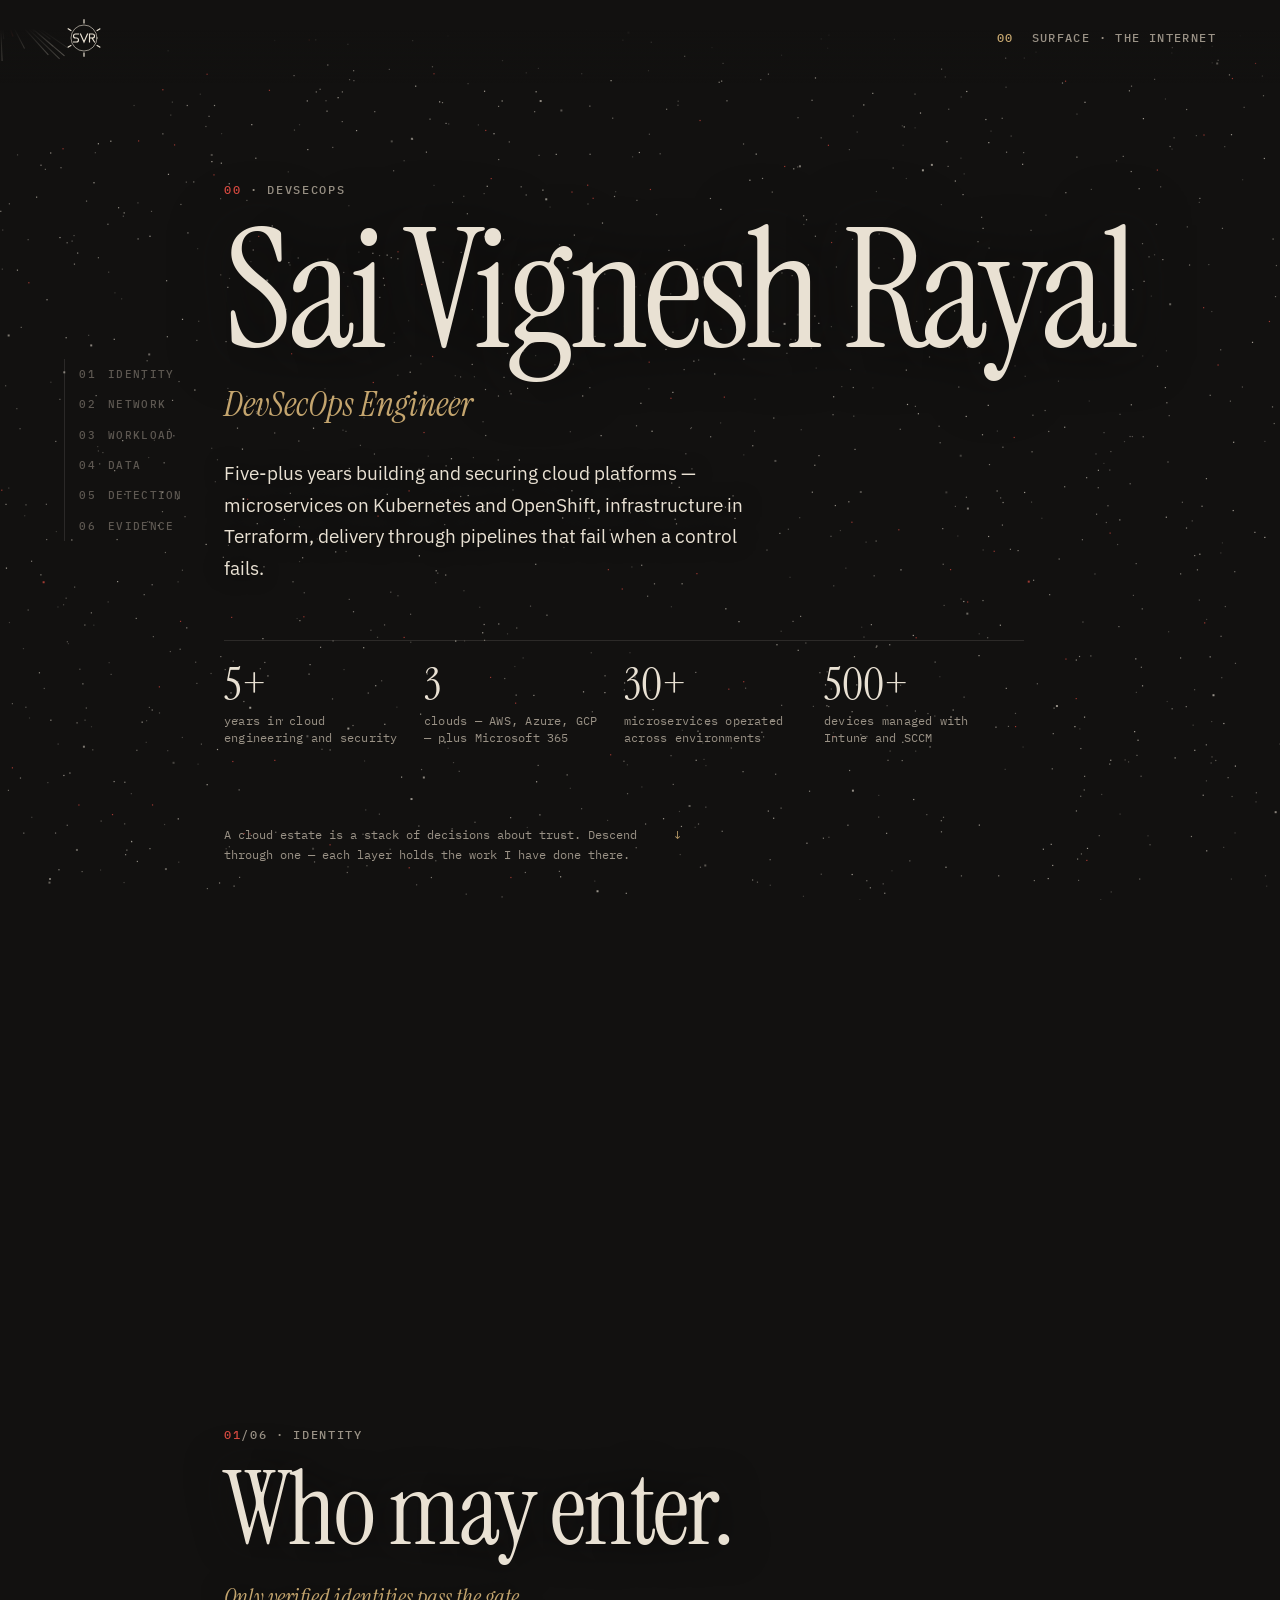
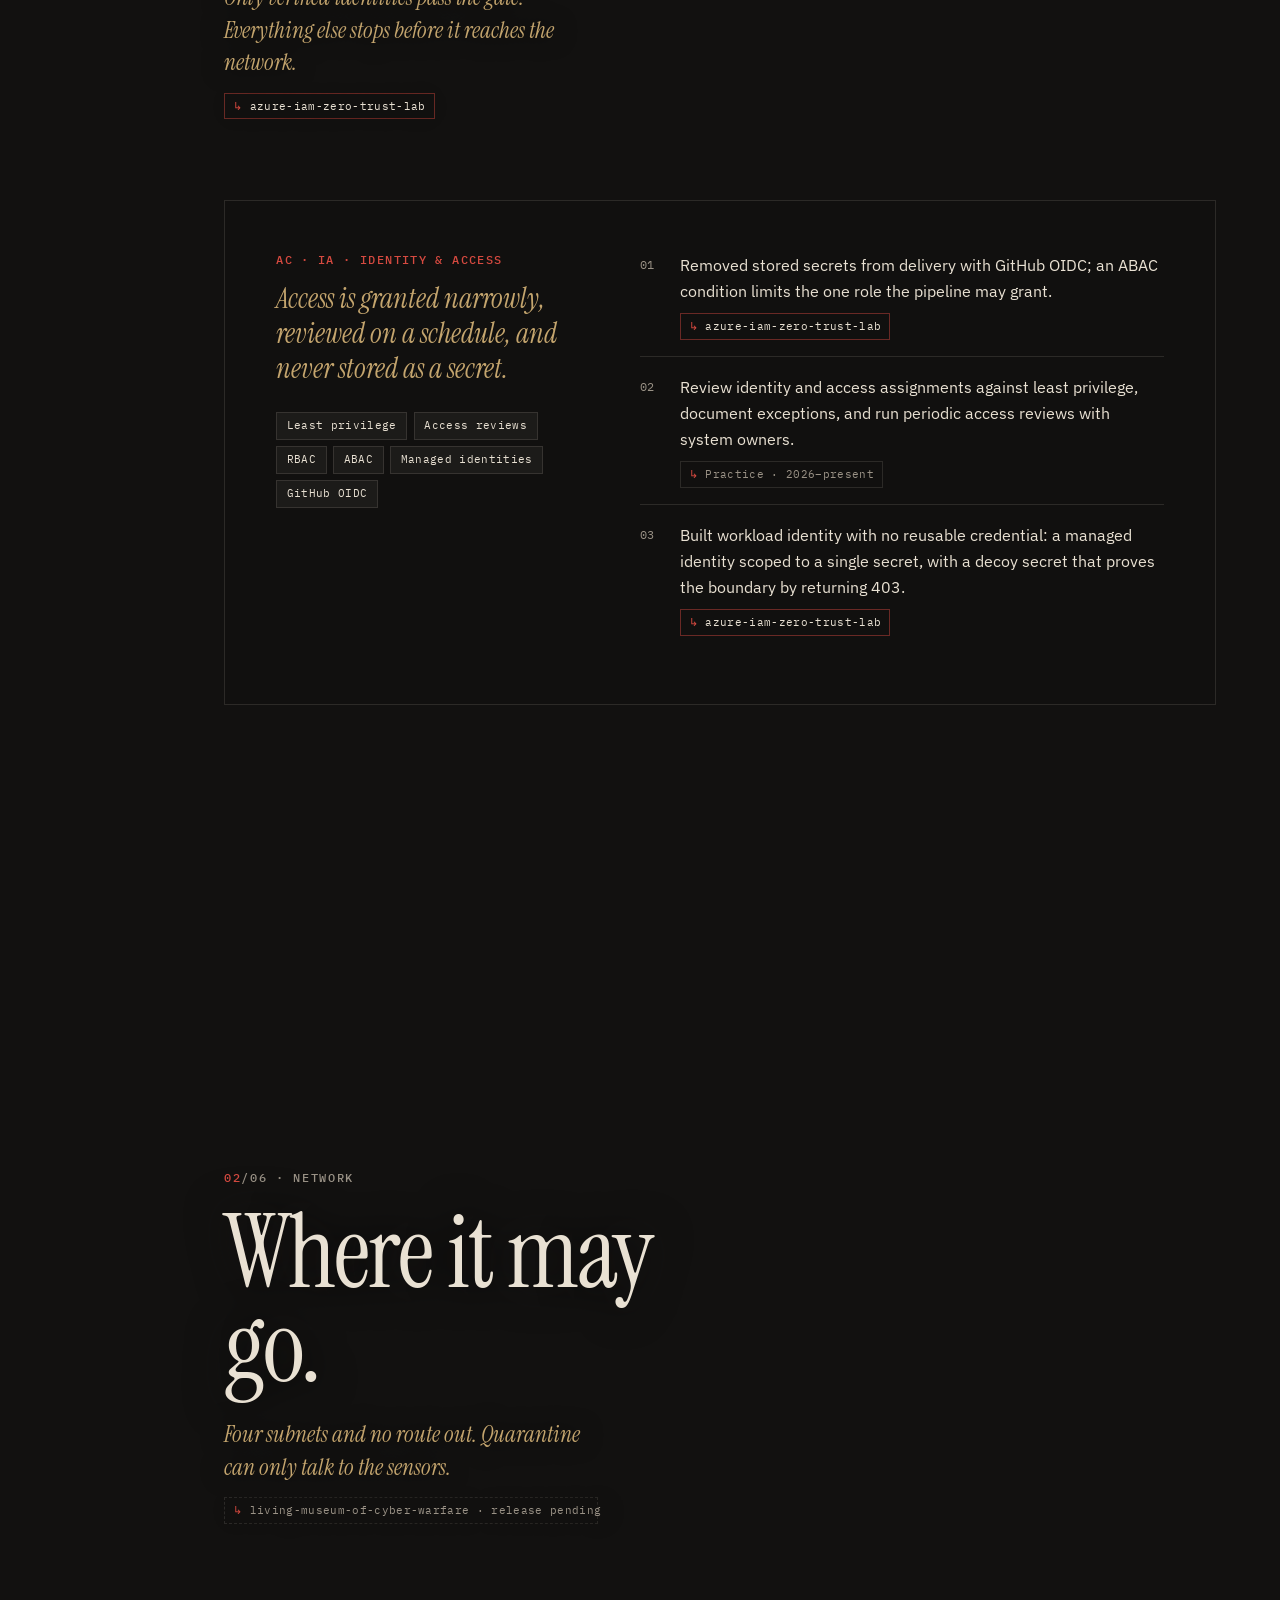
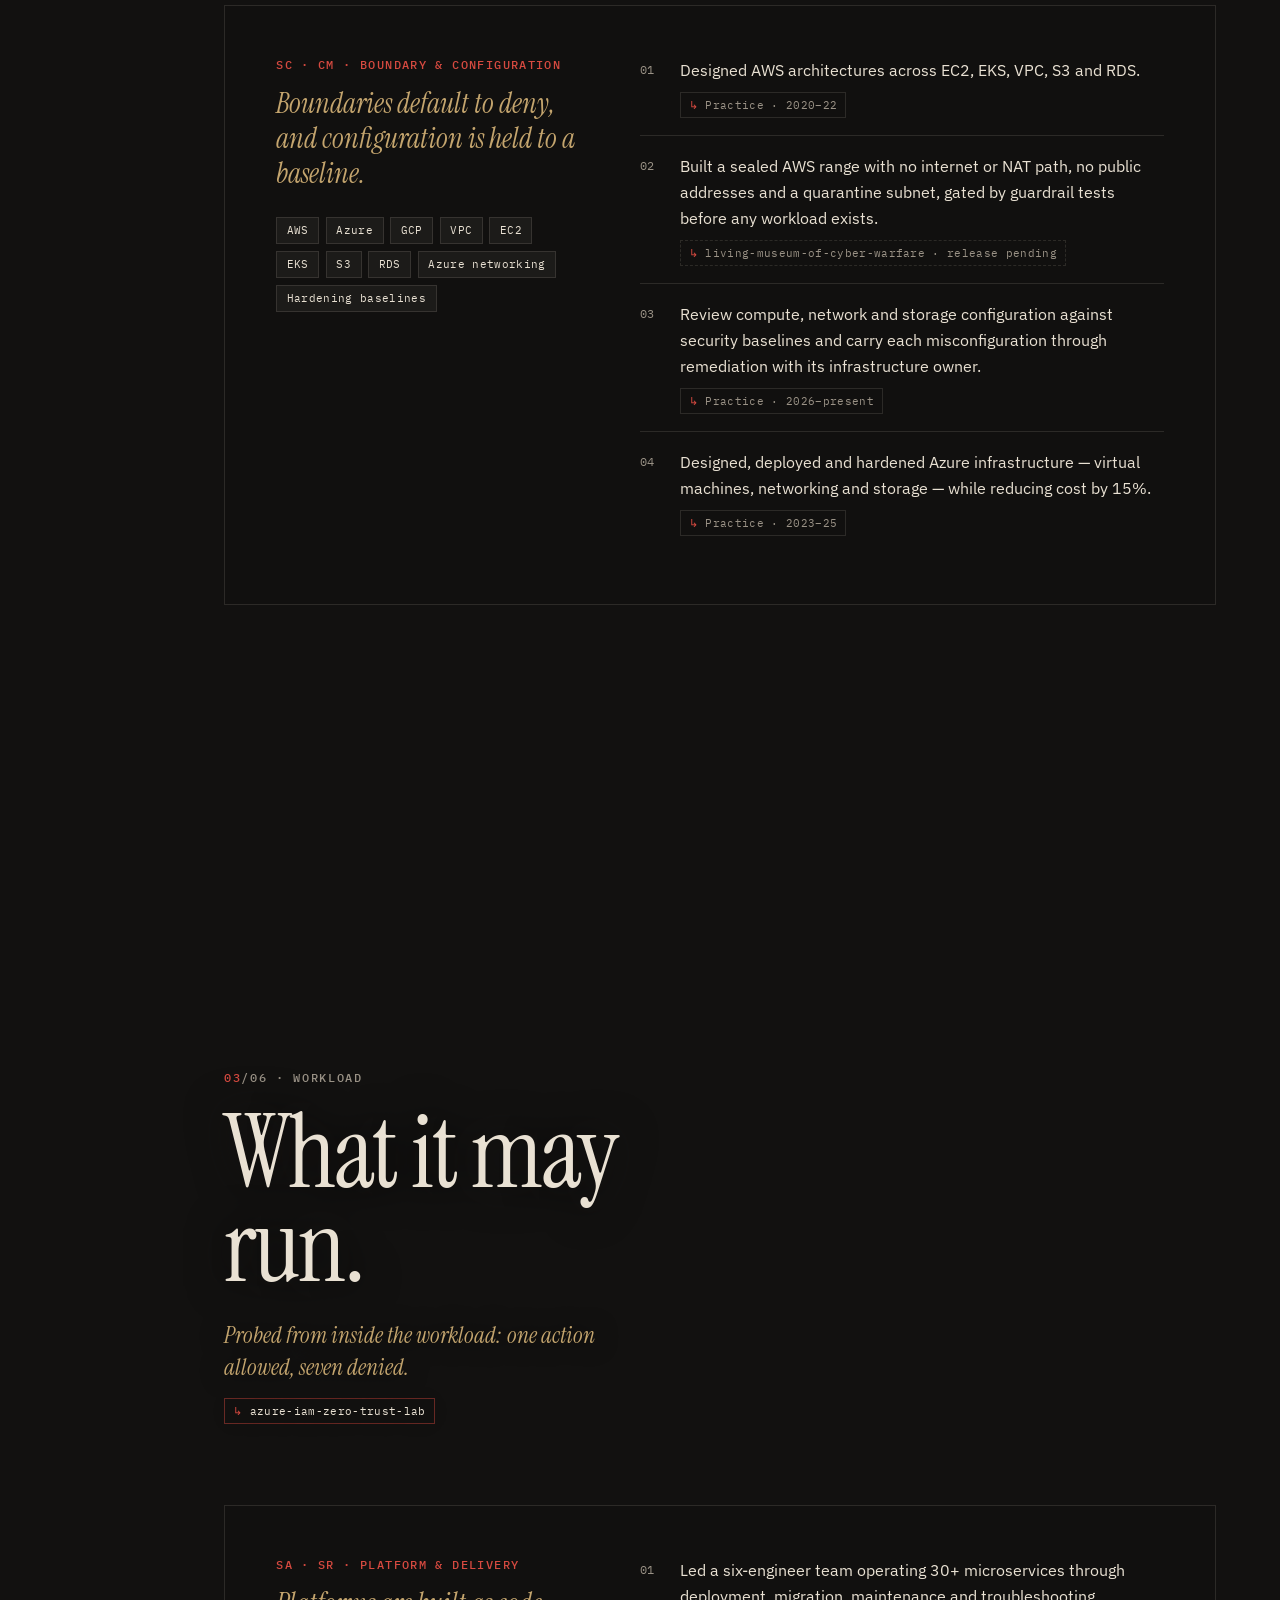
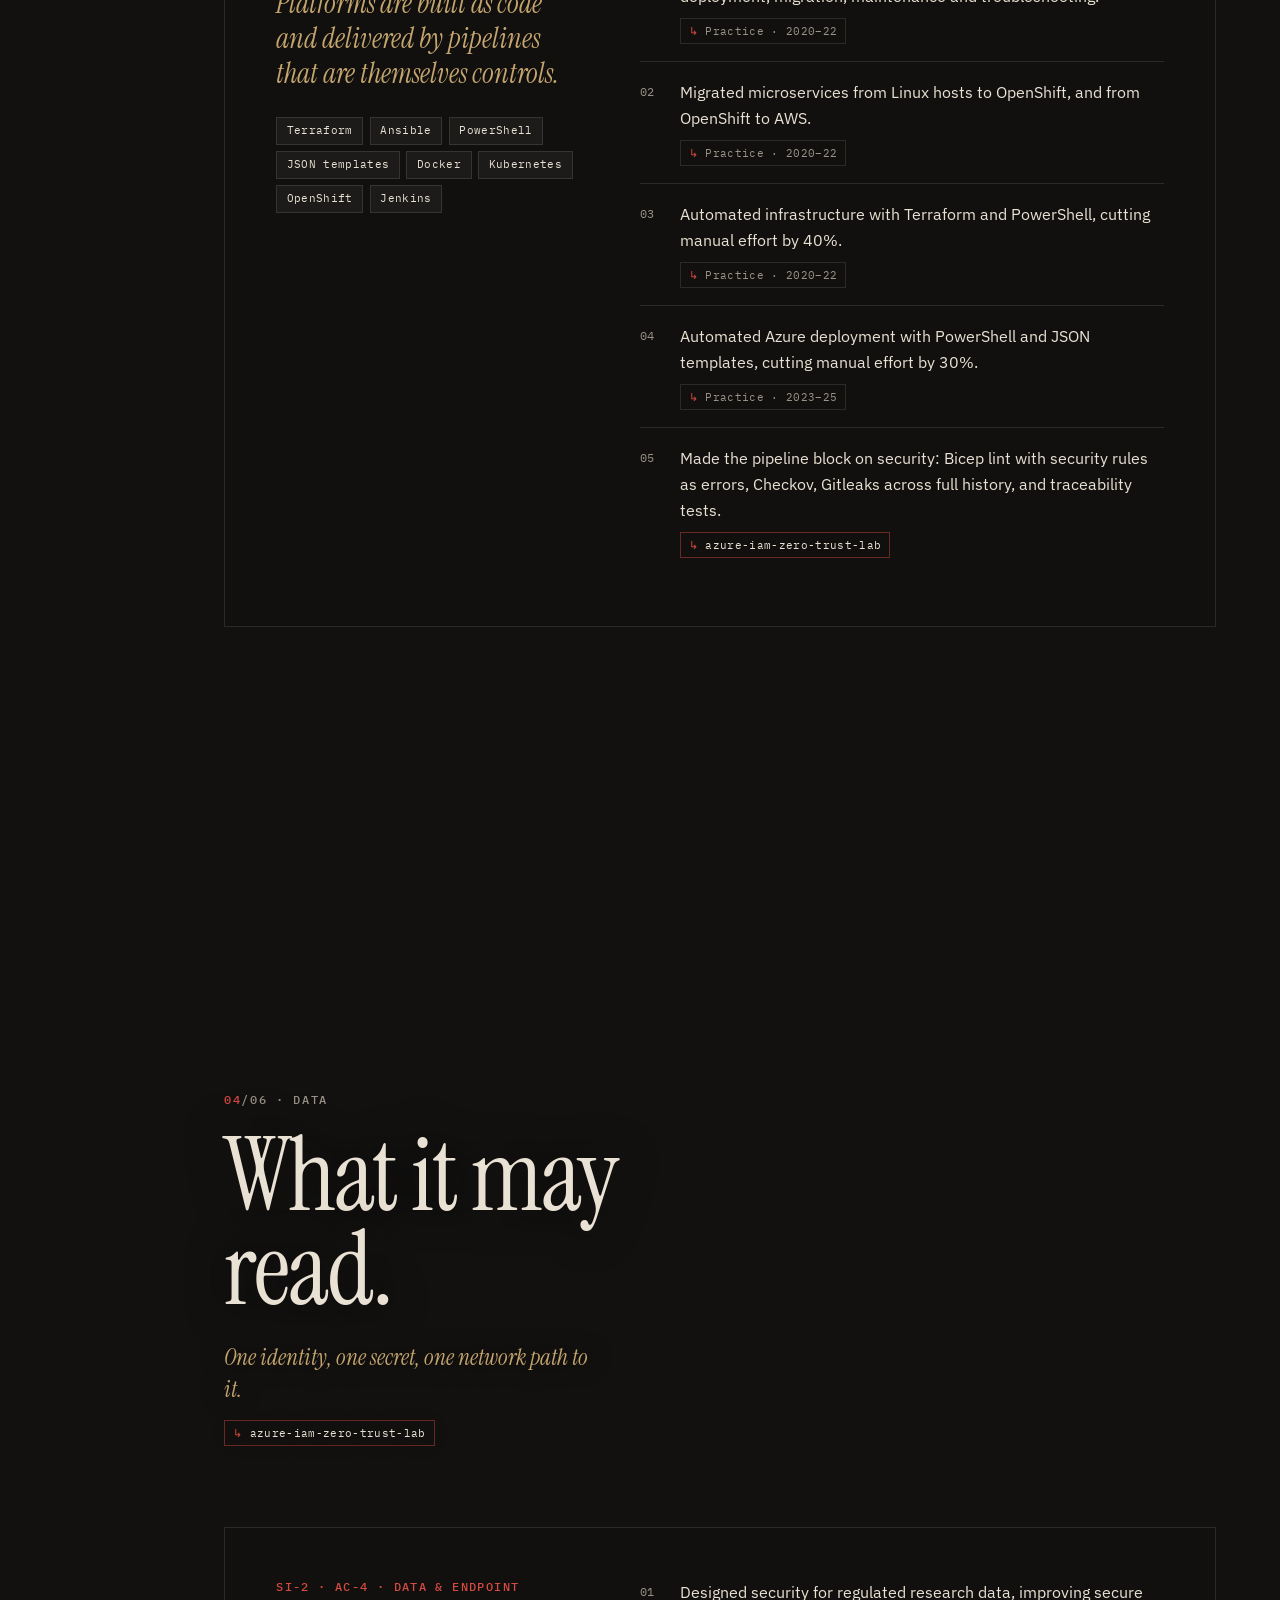
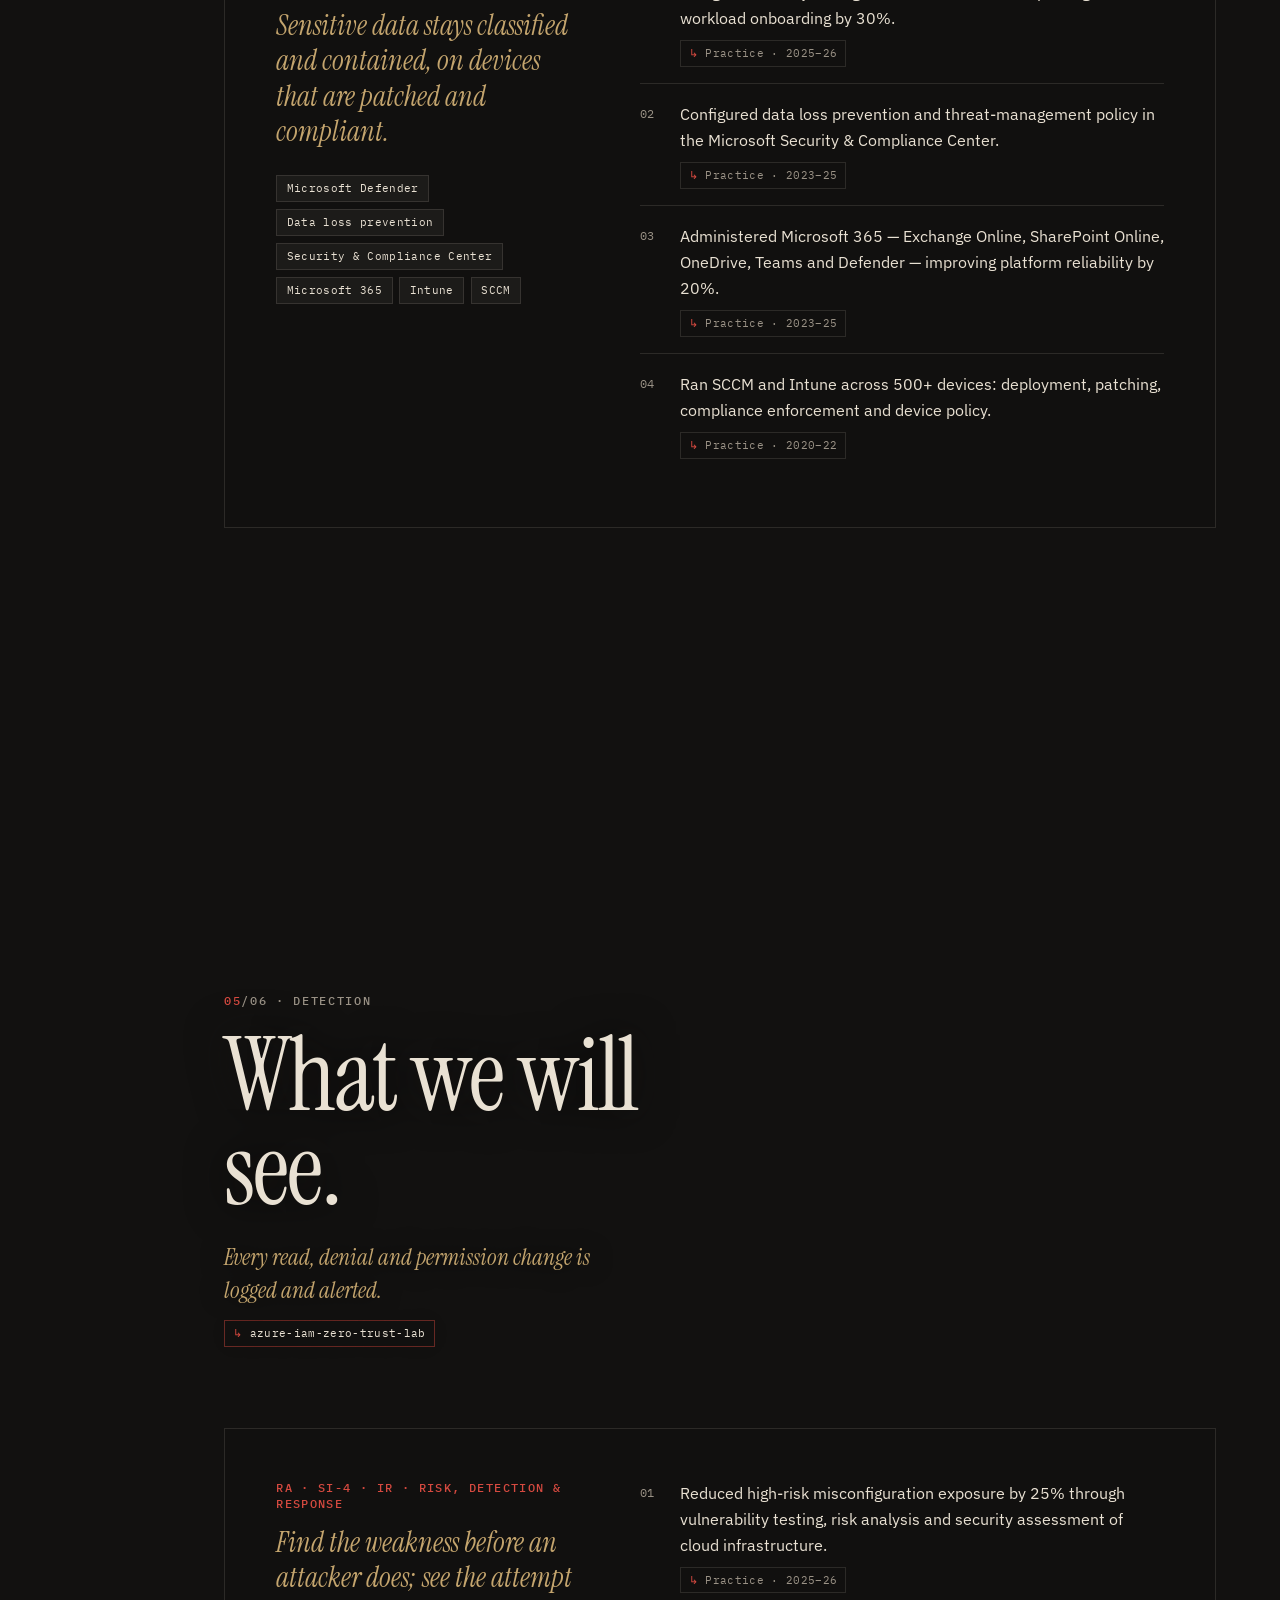
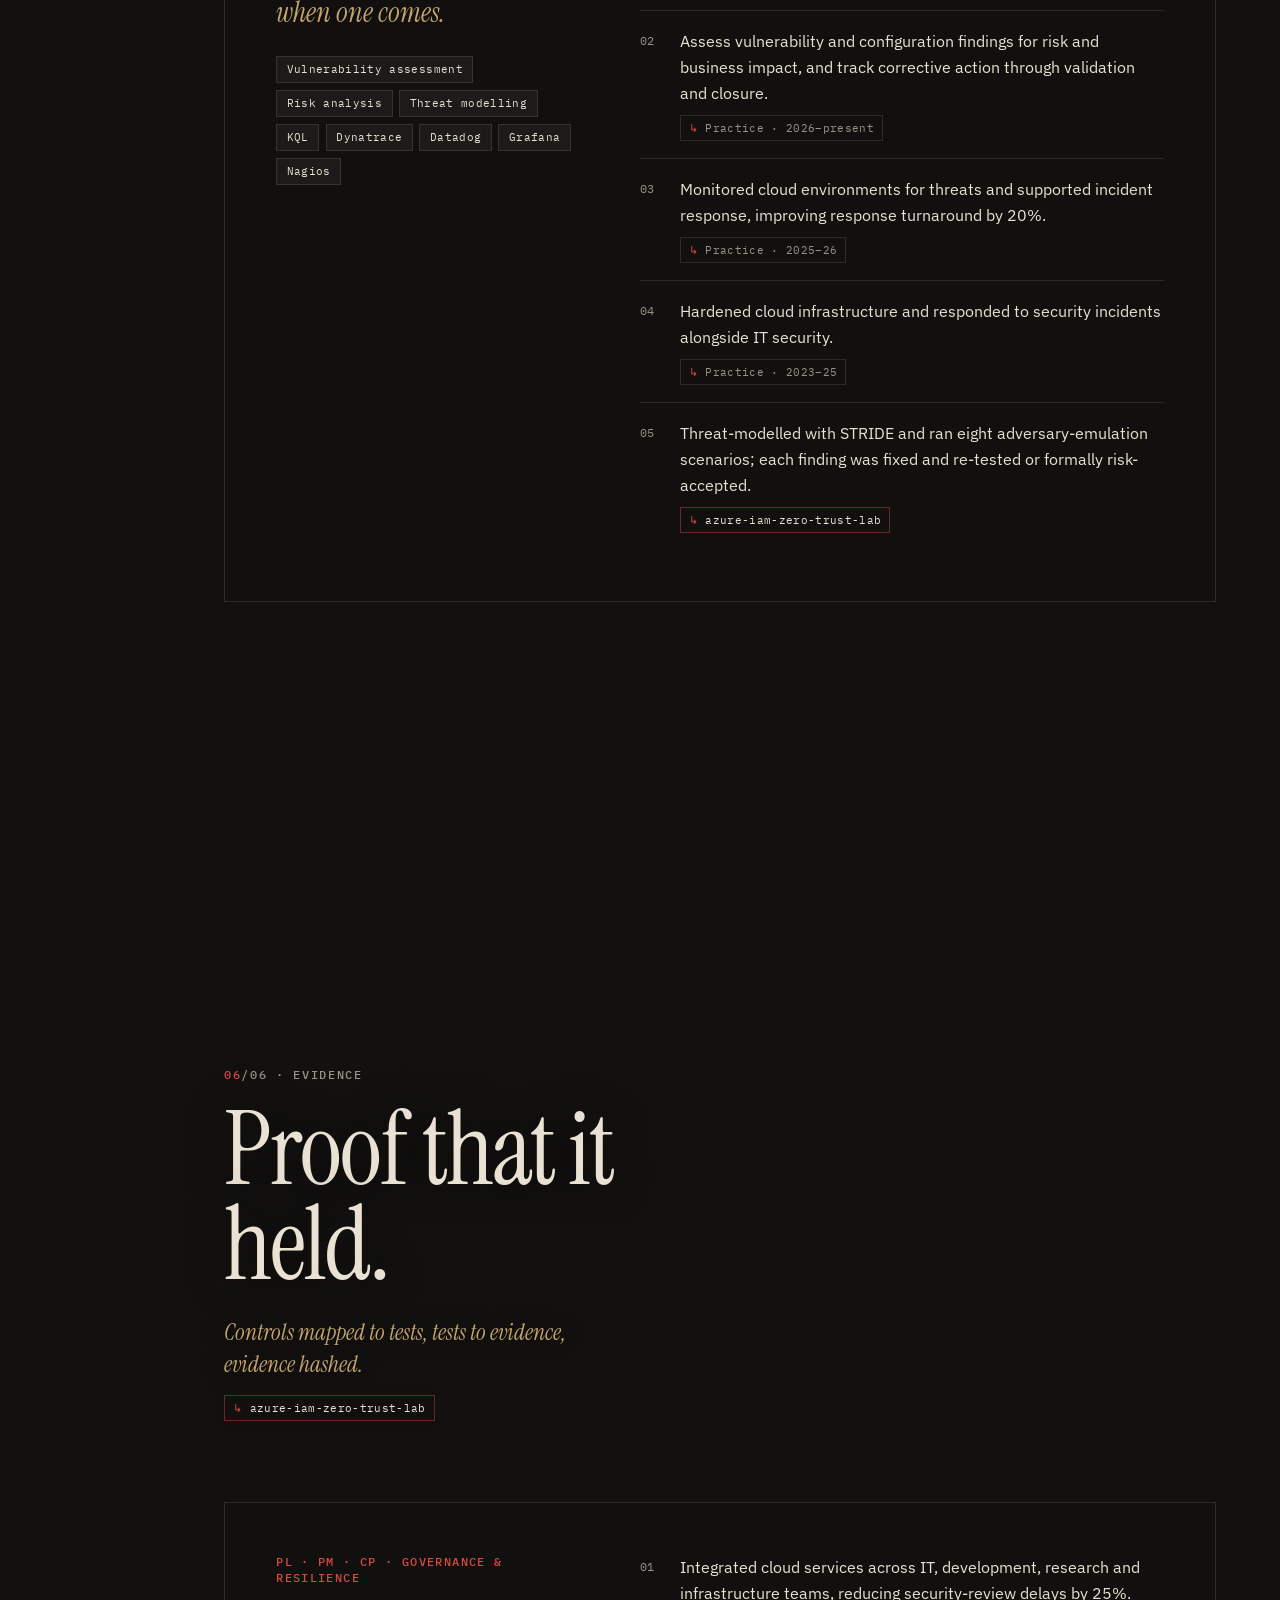
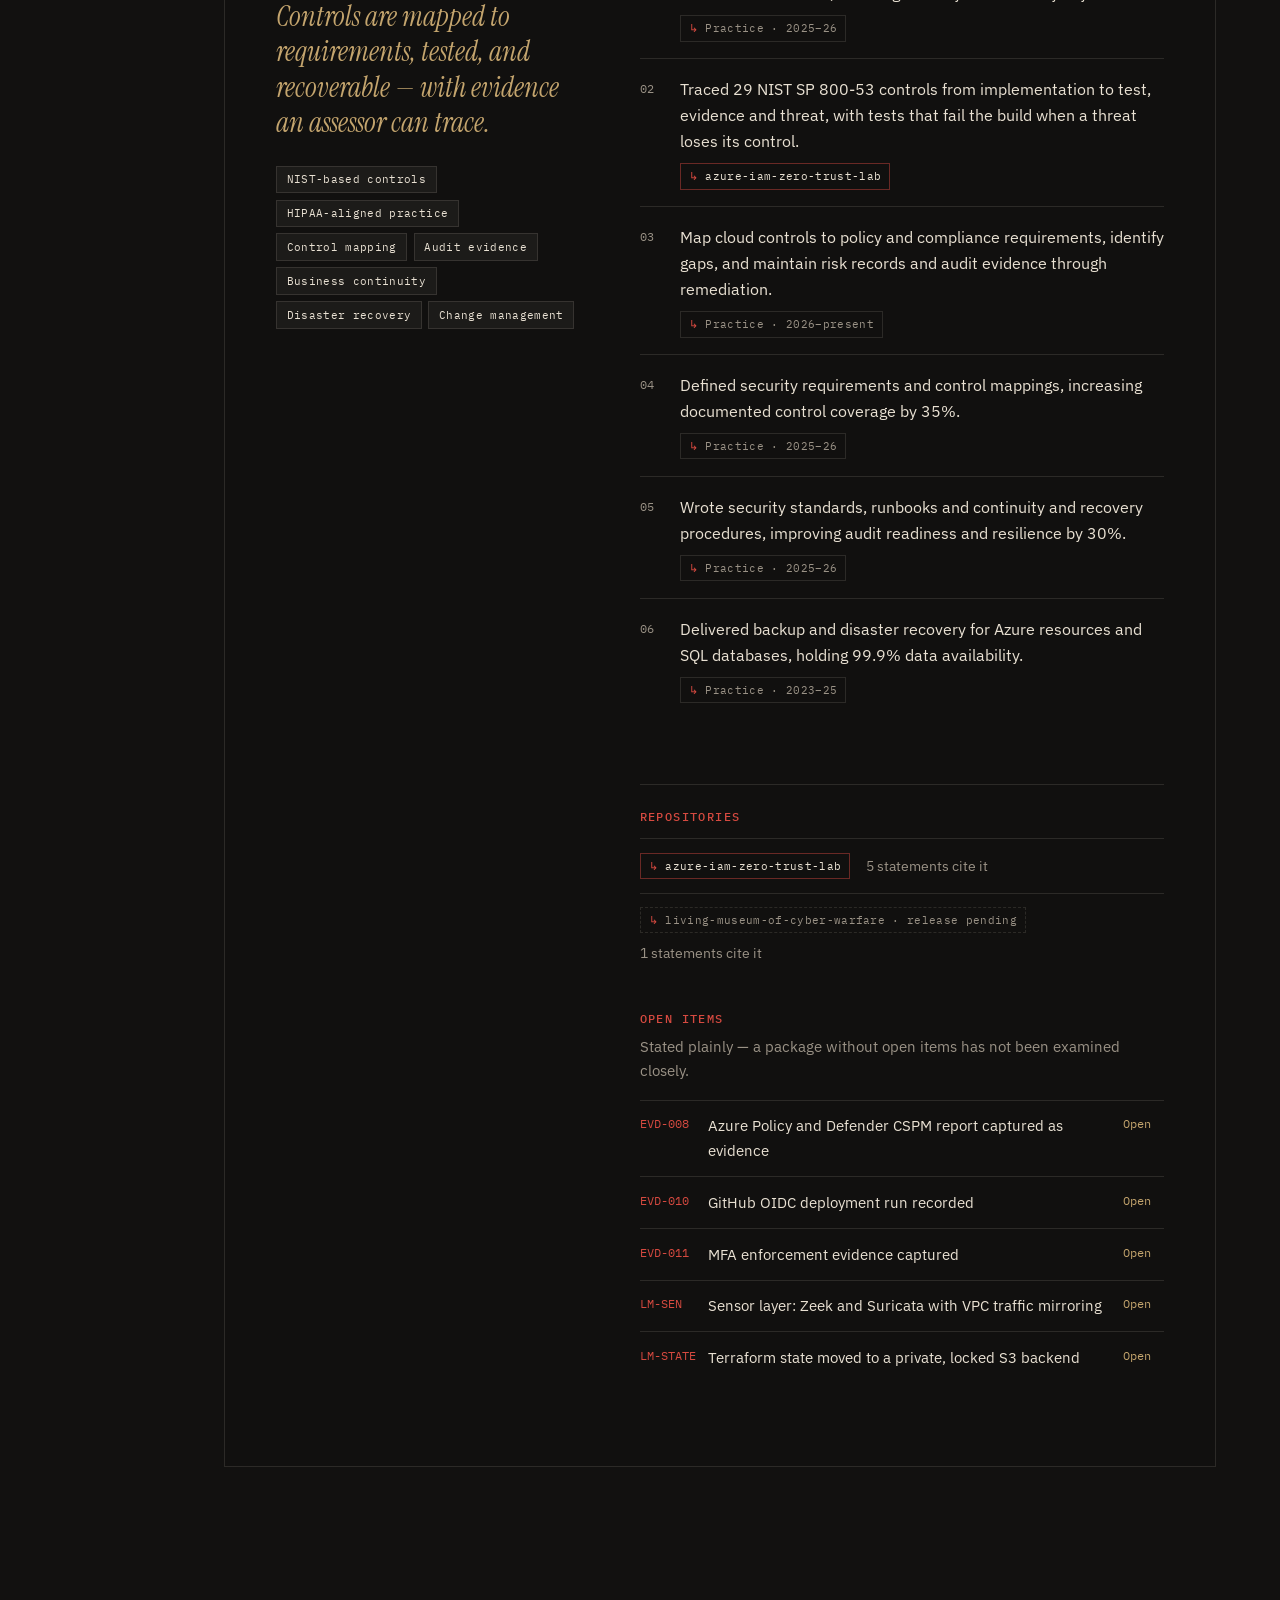
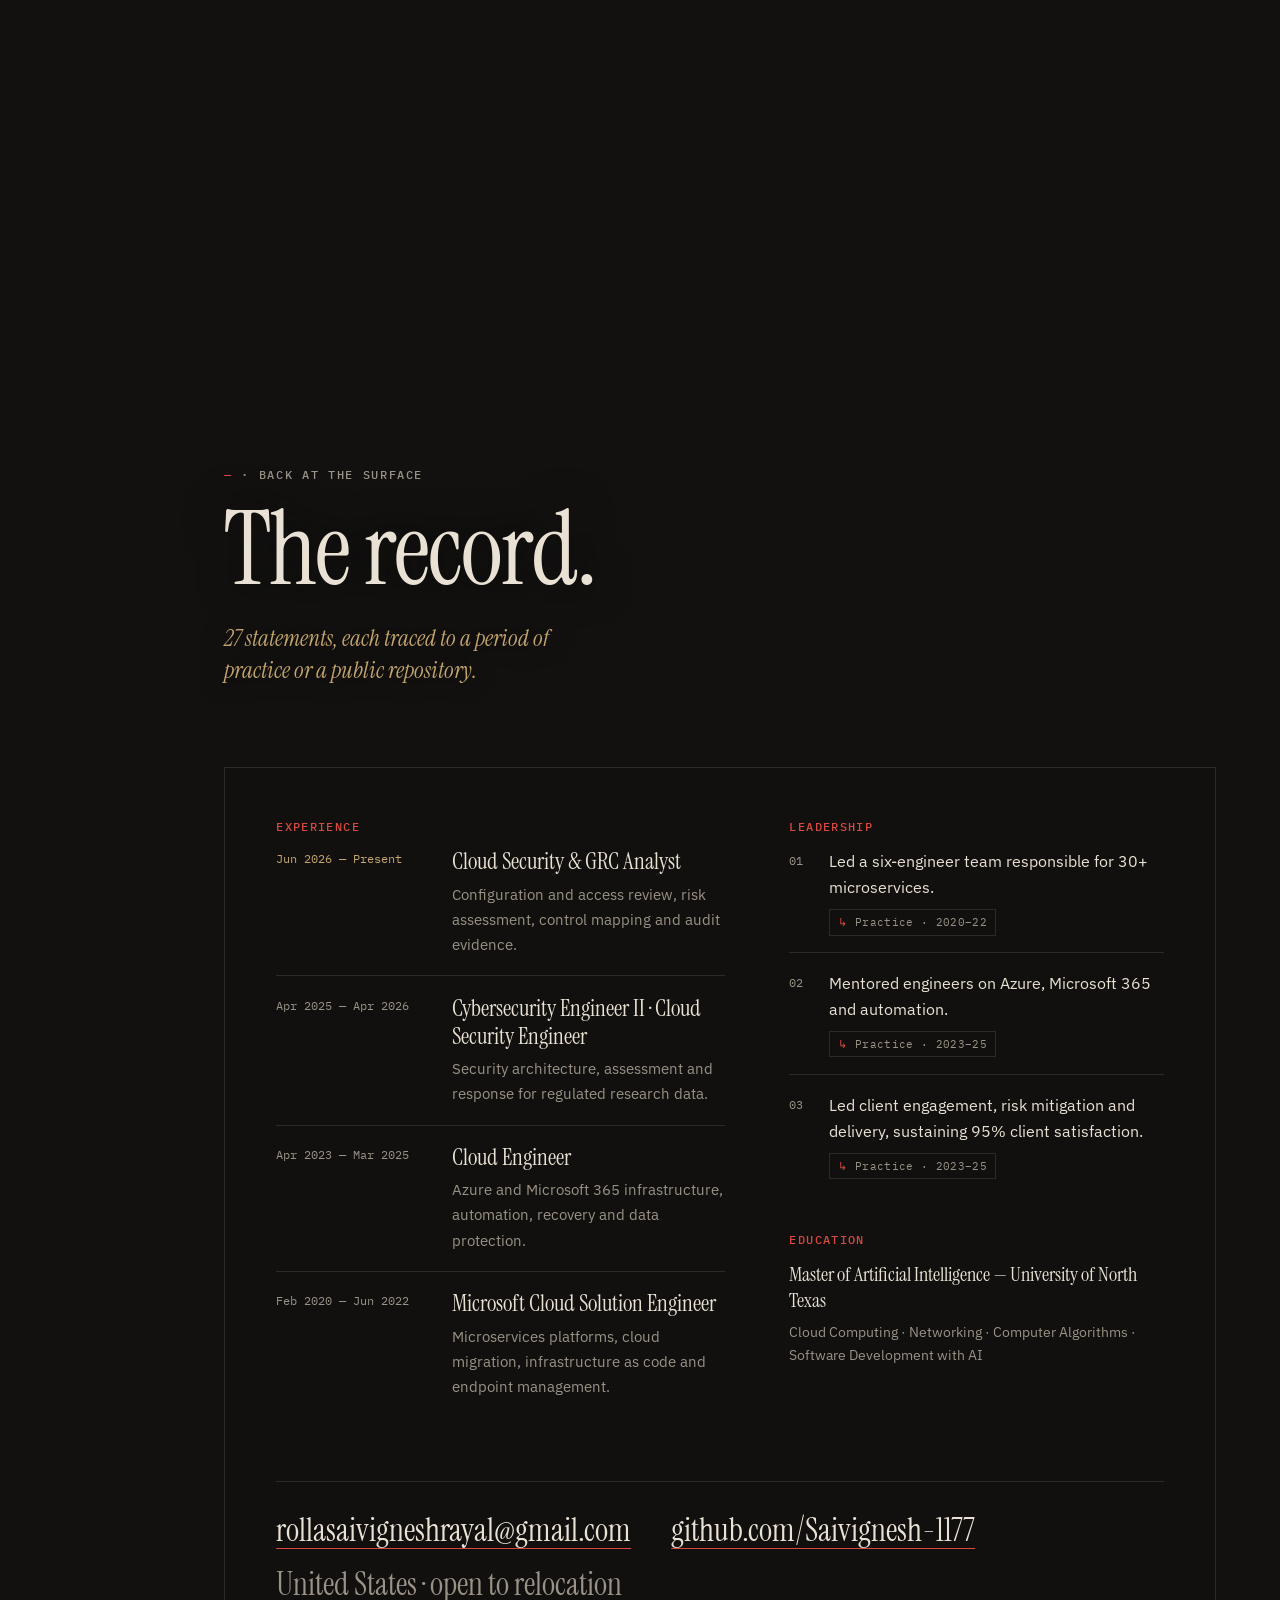
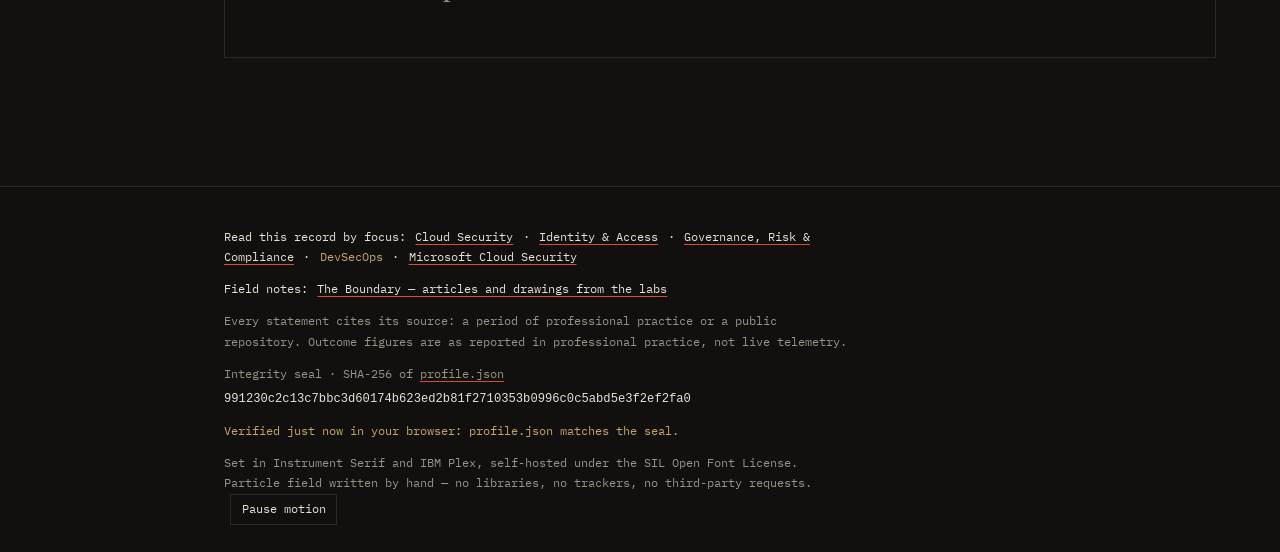
==== commit 50fcb8b6: "Add The Boundary: newspaper-style field notes with ink diagrams Broadsheet front page with two featu" ====
--- a/devsecops/index.html
+++ b/devsecops/index.html
@@ -149,6 +149,7 @@
 
 <footer class="integrity">
   <p class="focus-nav">Read this record by focus: <a href="../">Cloud Security</a> · <a href="../iam/">Identity &amp; Access</a> · <a href="../grc/">Governance, Risk &amp; Compliance</a> · <a href="../devsecops/" aria-current="page">DevSecOps</a> · <a href="../microsoft/">Microsoft Cloud Security</a></p>
+  <p class="focus-nav">Field notes: <a href="../journal/">The Boundary — articles and drawings from the labs</a></p>
   <p>Every statement cites its source: a period of professional practice or a public repository. Outcome figures are as reported in professional practice, not live telemetry.</p>
   <p>Integrity seal · SHA-256 of <a href="../profile.json">profile.json</a> <code id="seal" data-src="../profile.json" data-digest="991230c2c13c7bbc3d60174b623ed2b81f2710353b0996c0c5abd5e3f2ef2fa0">991230c2c13c7bbc3d60174b623ed2b81f2710353b0996c0c5abd5e3f2ef2fa0</code></p>
   <p id="verify" aria-live="polite">Verification runs in your browser when scripts are enabled.</p>
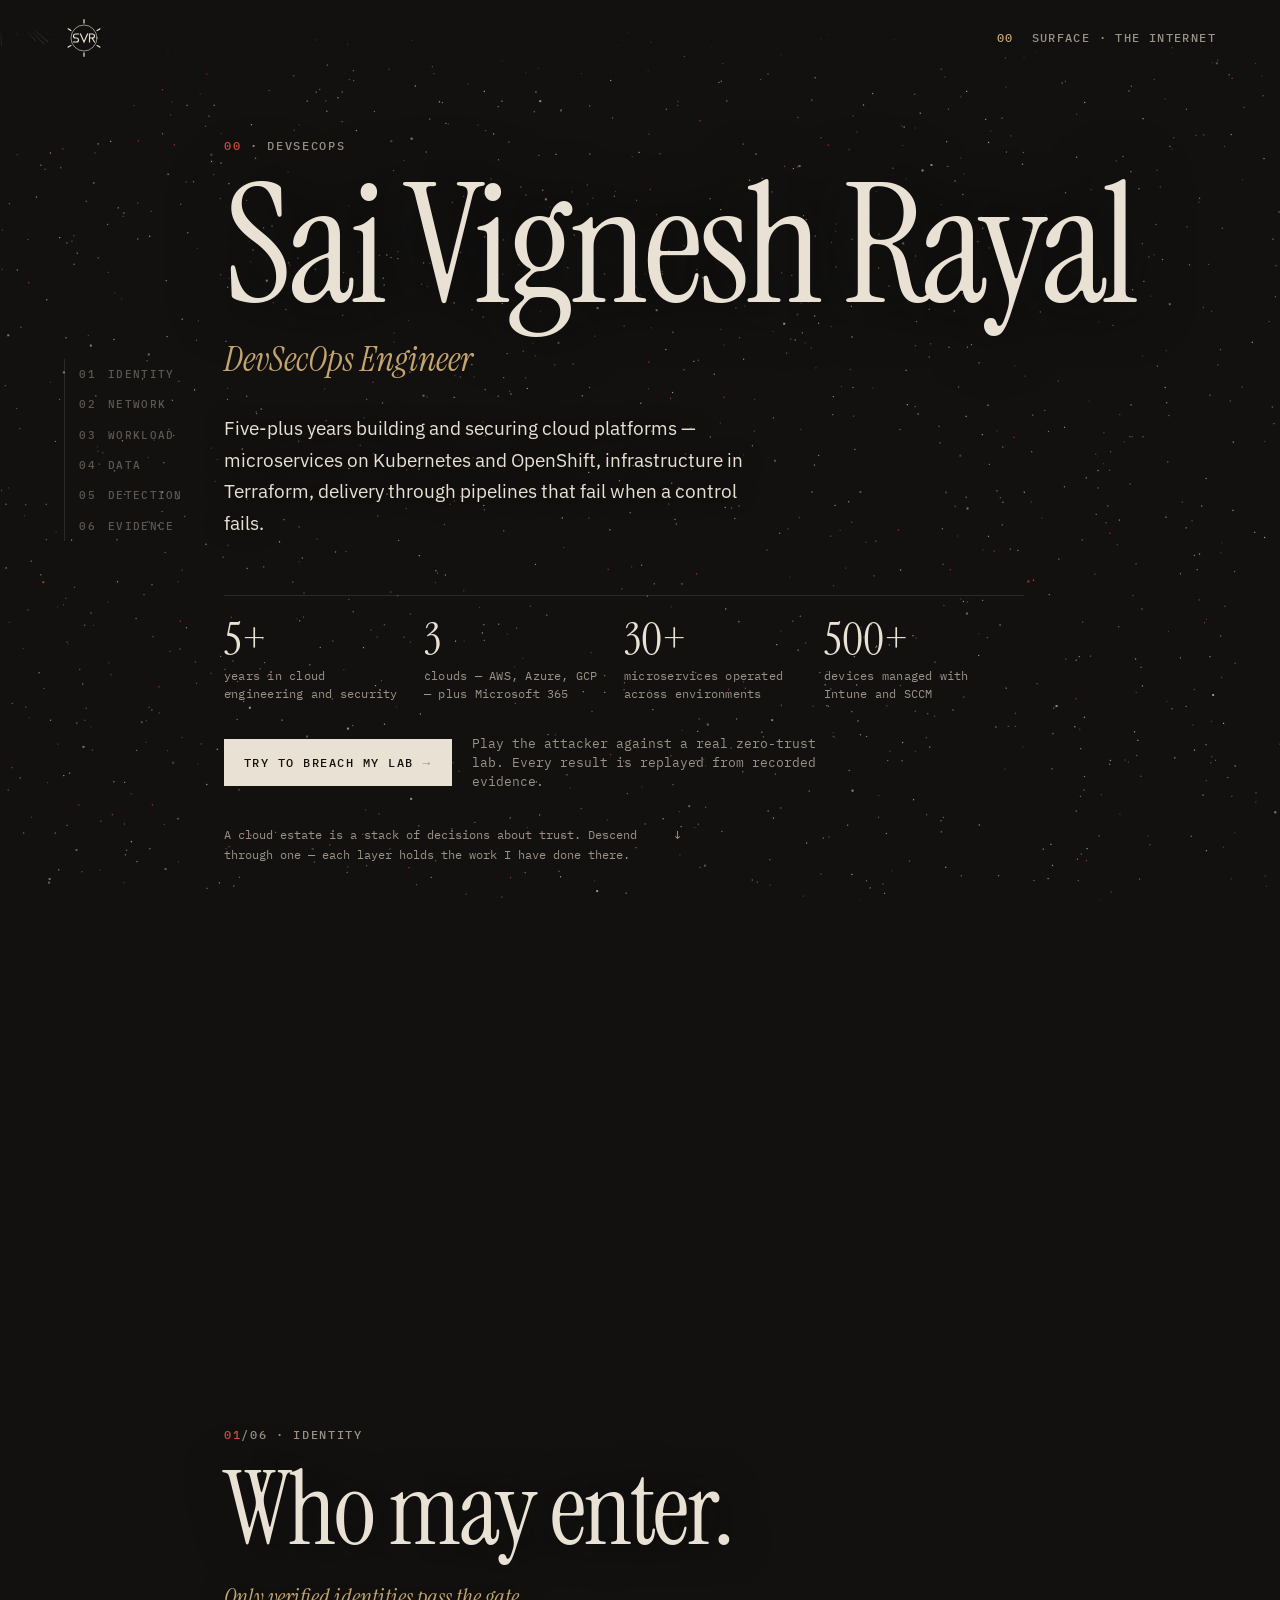
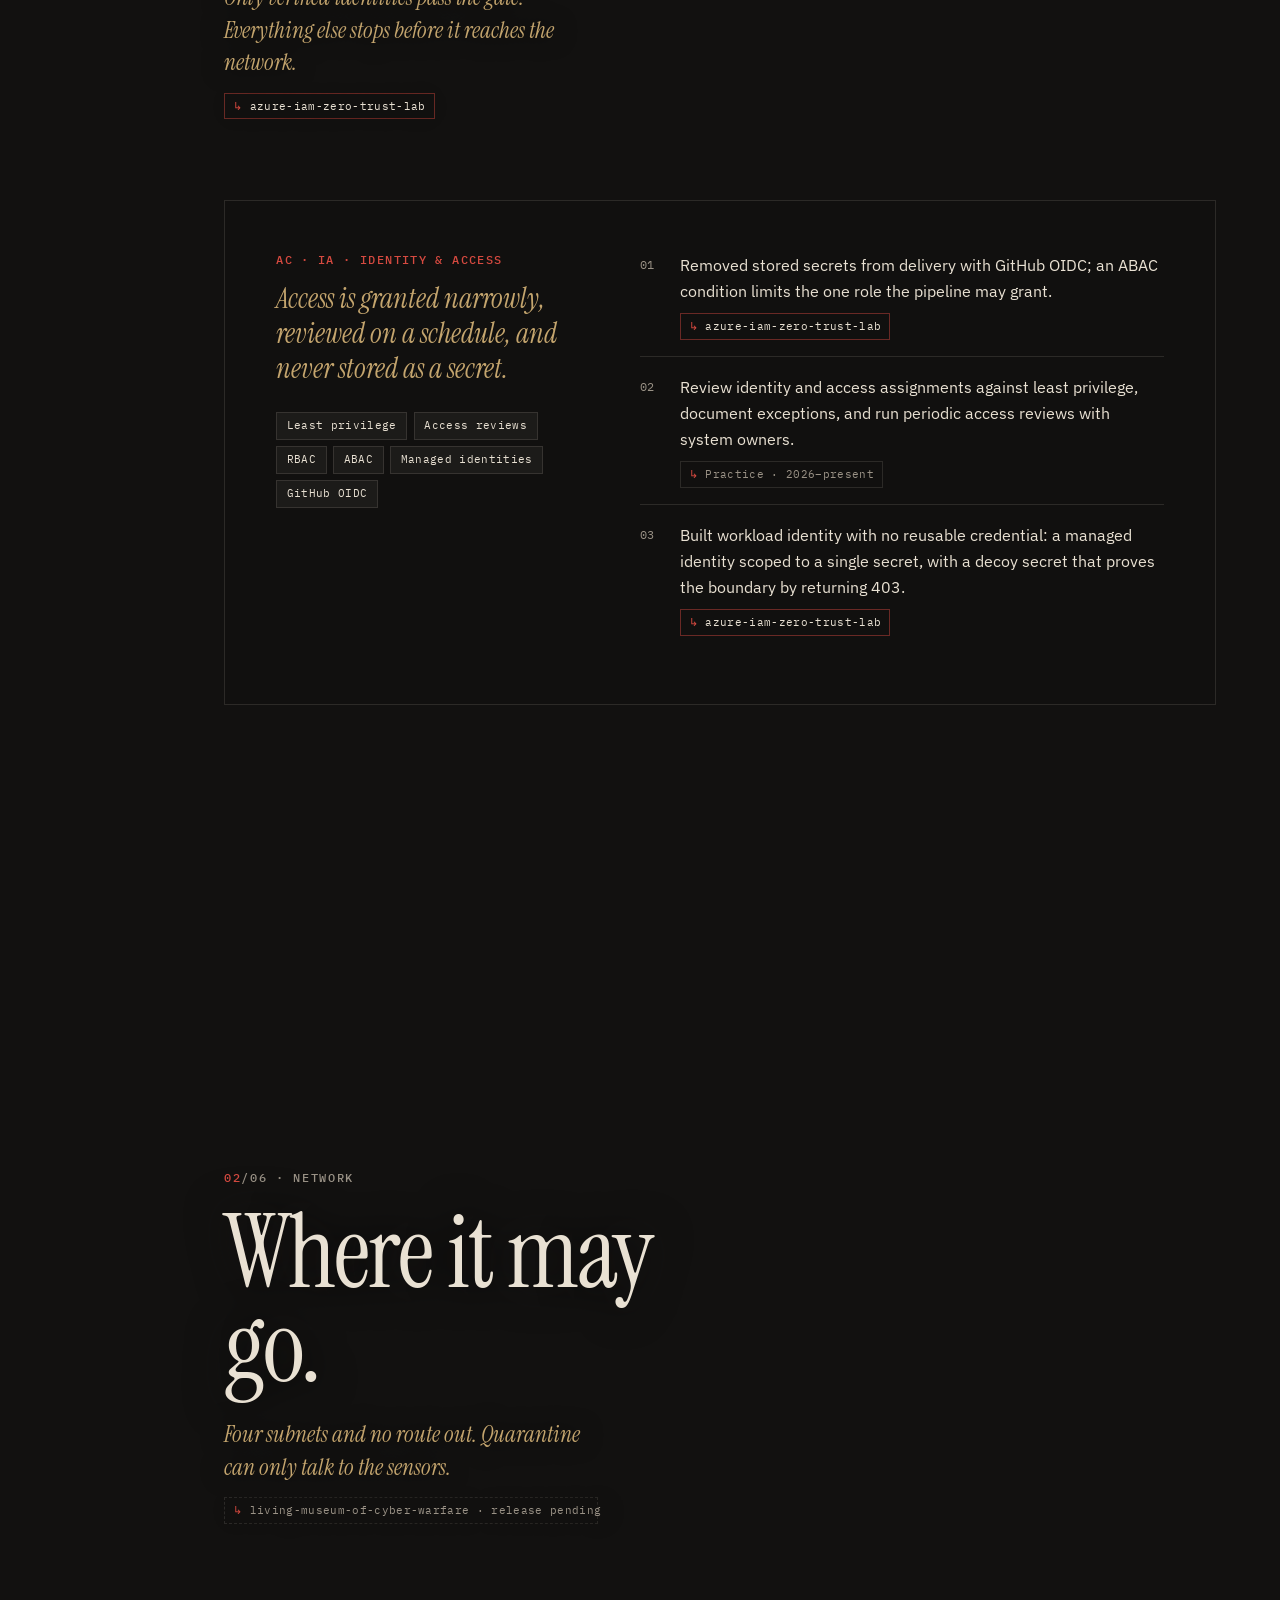
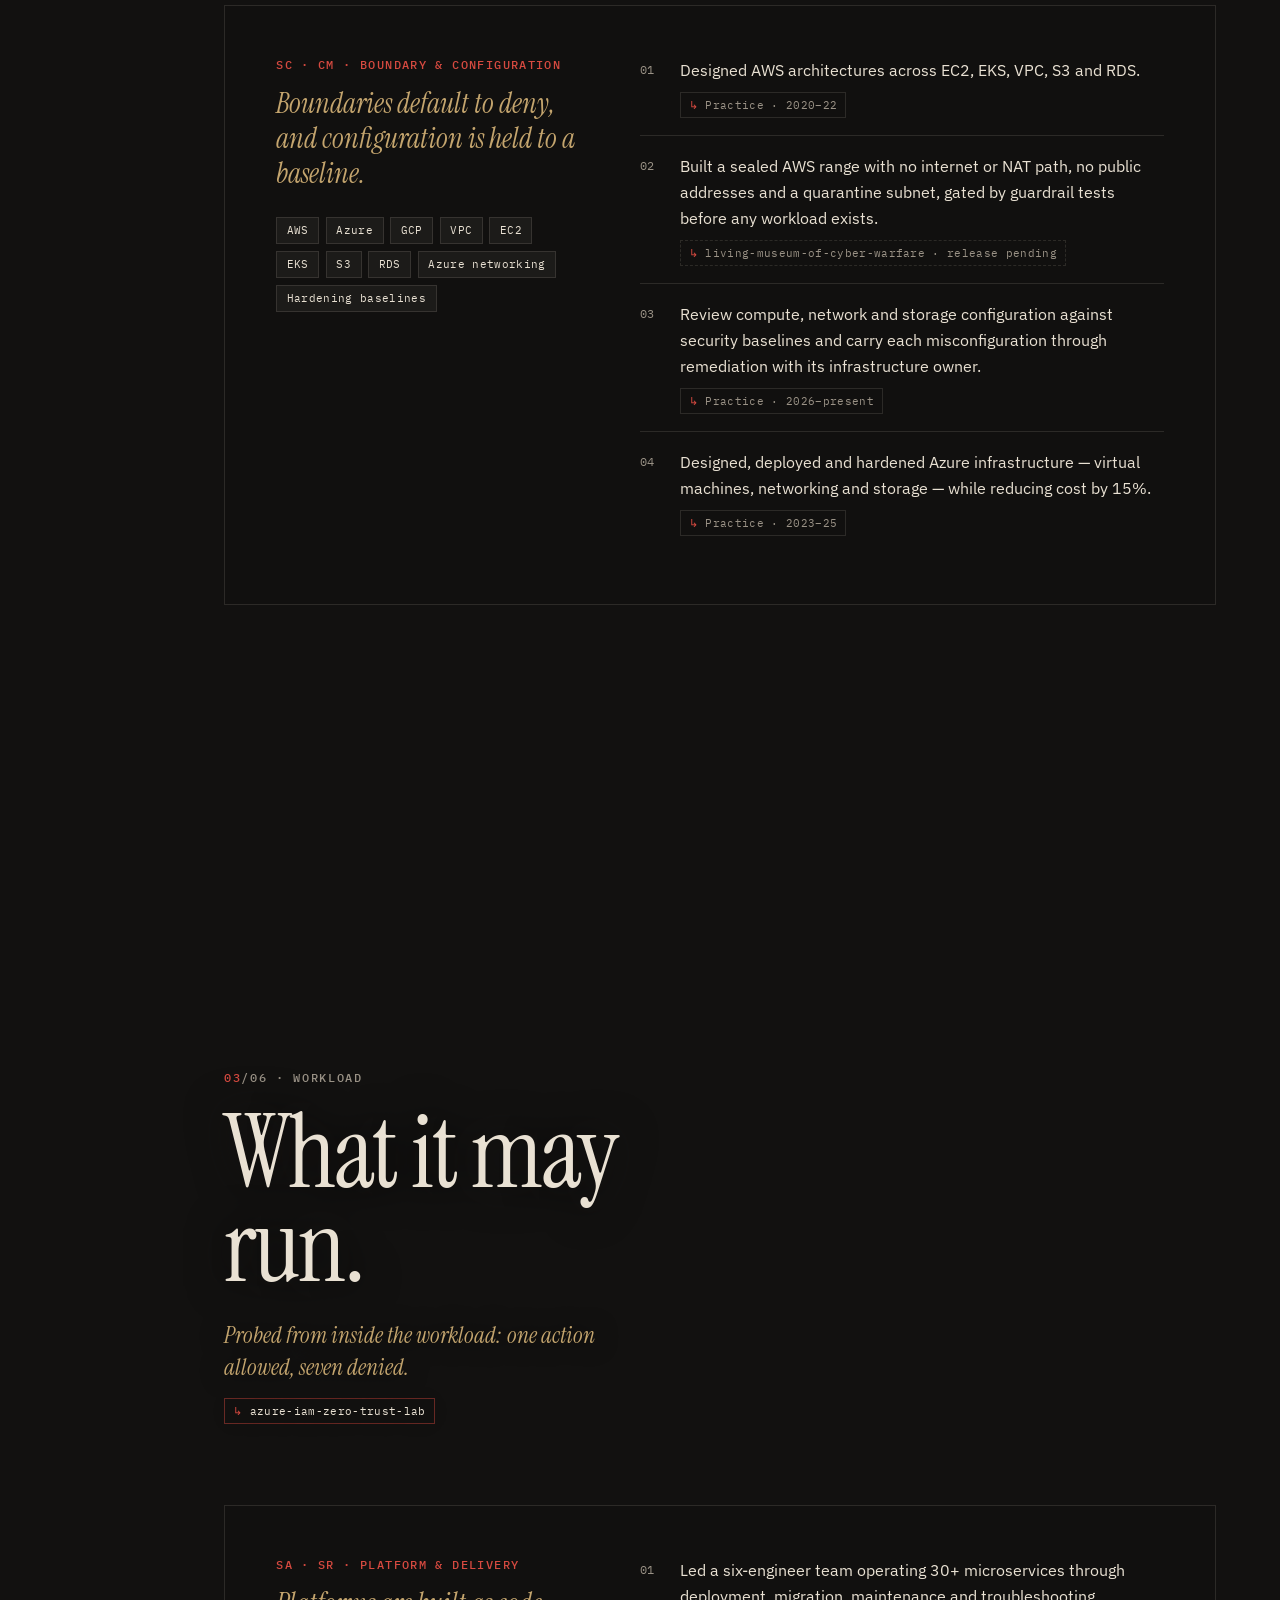
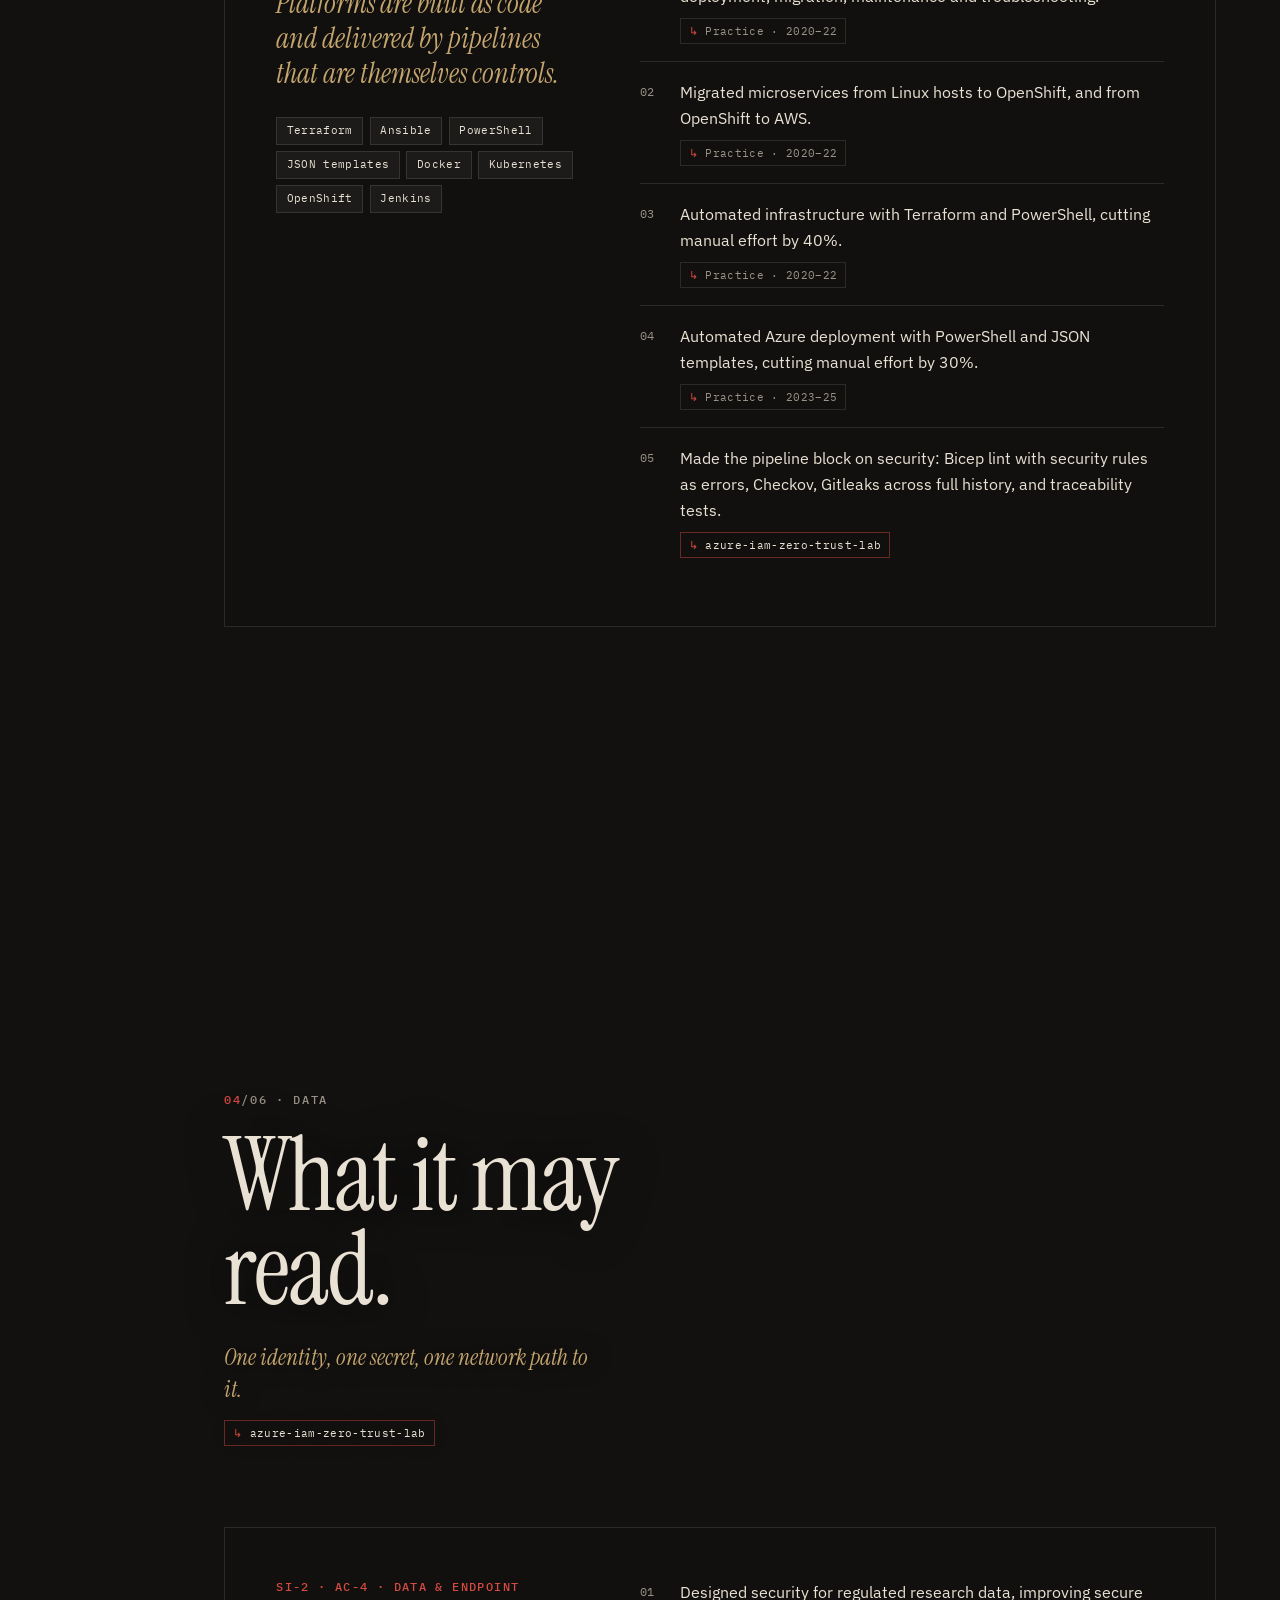
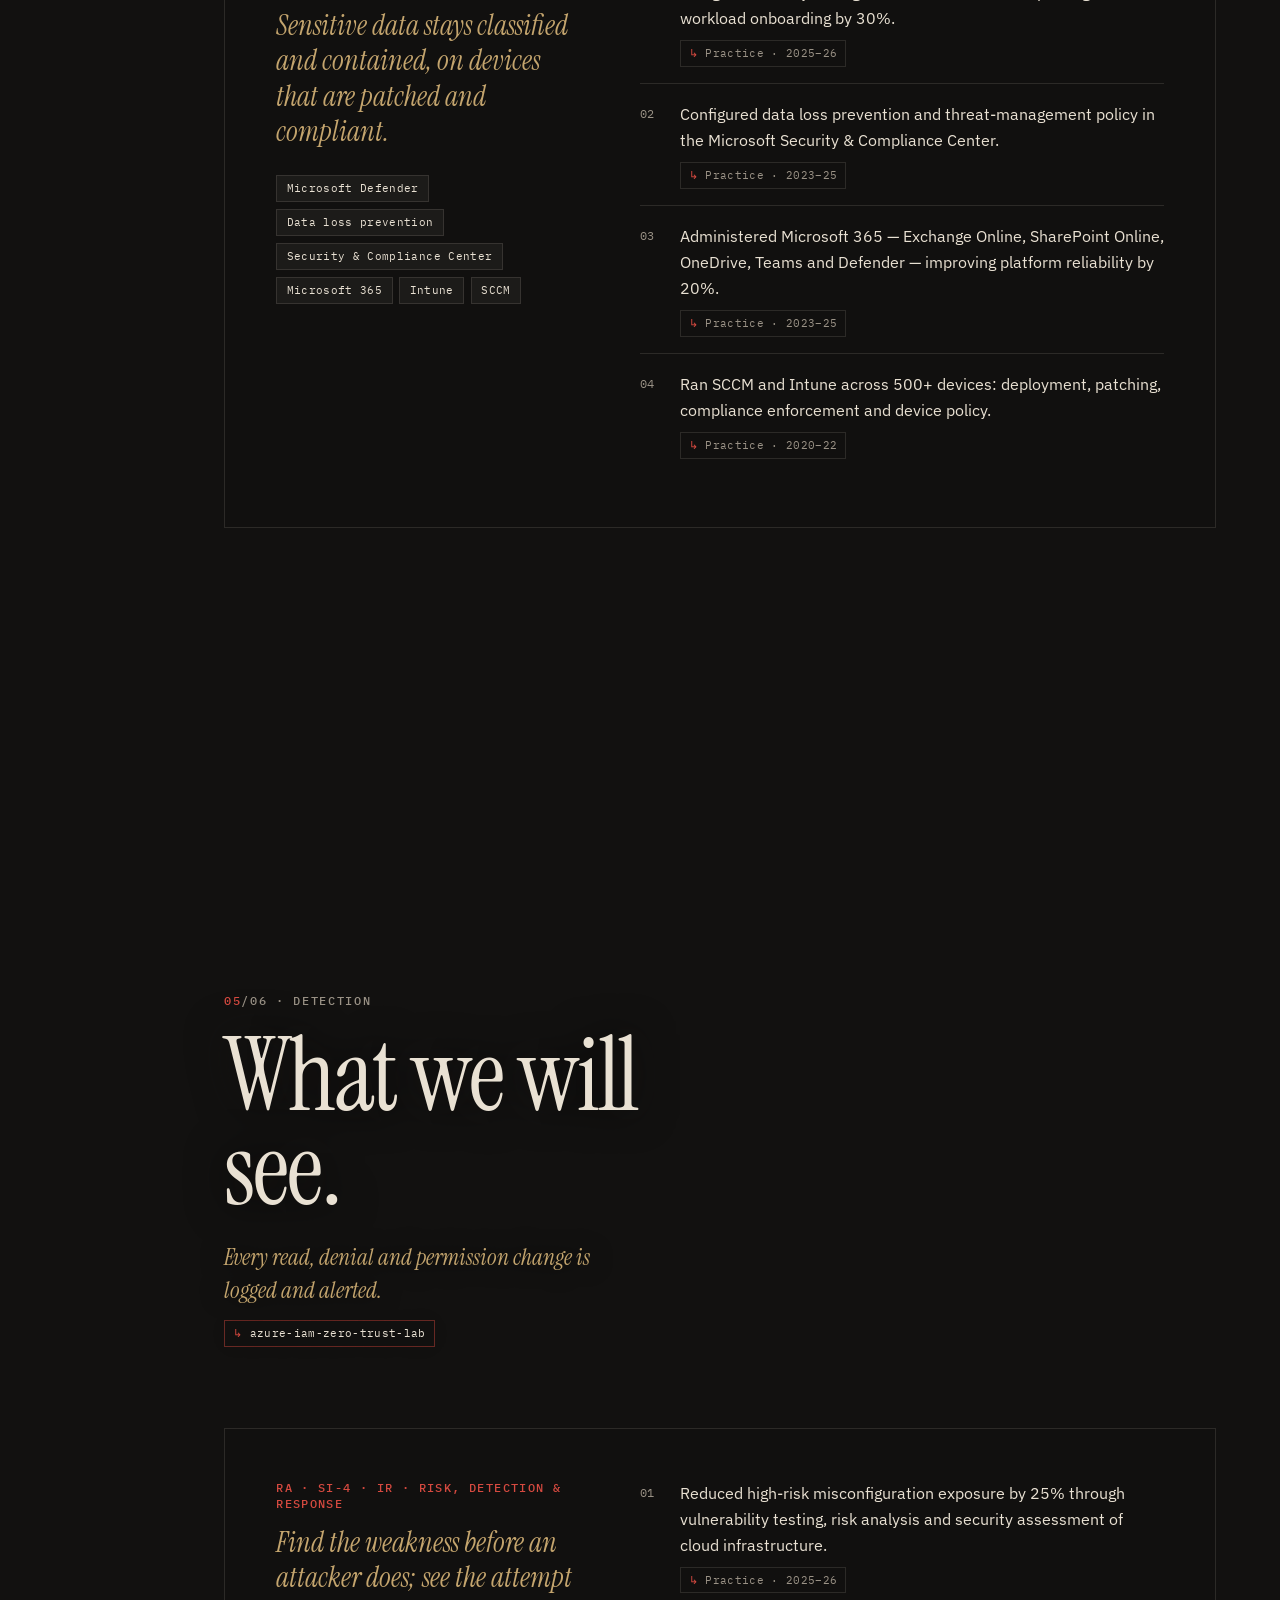
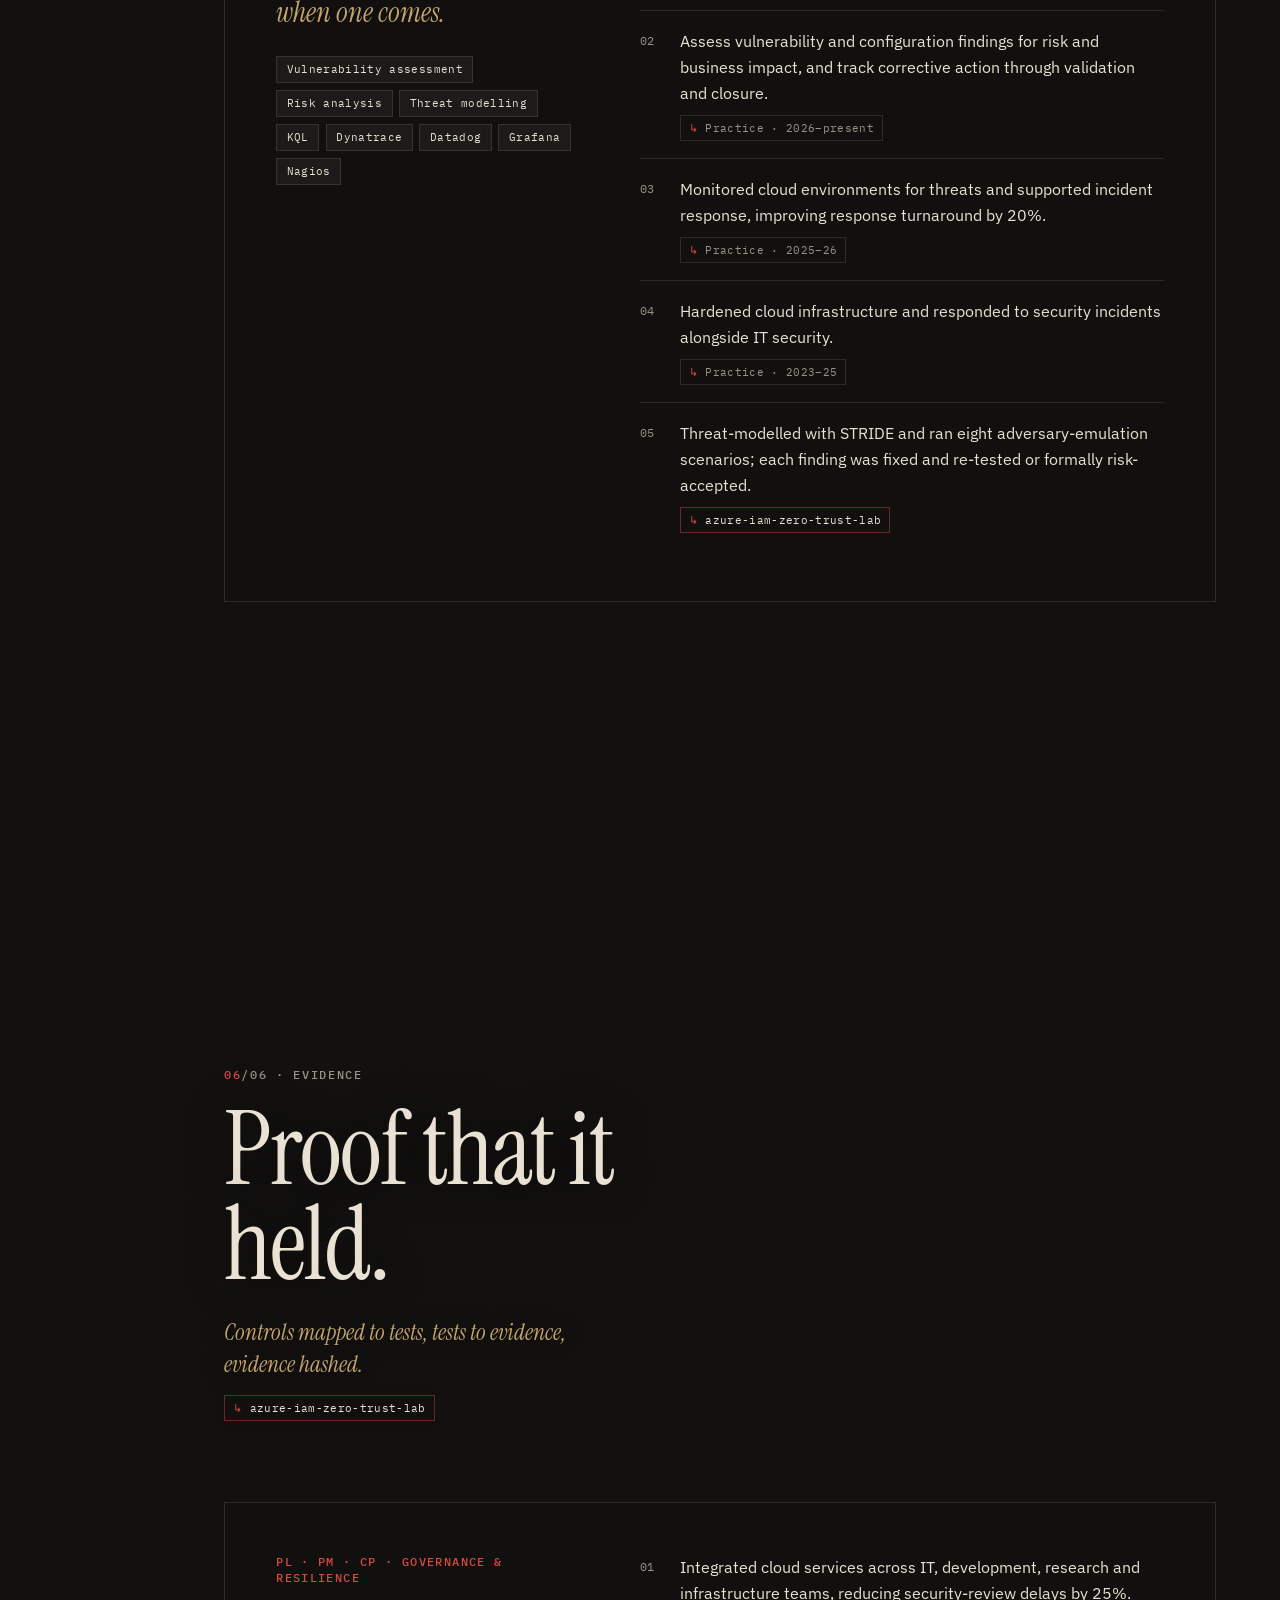
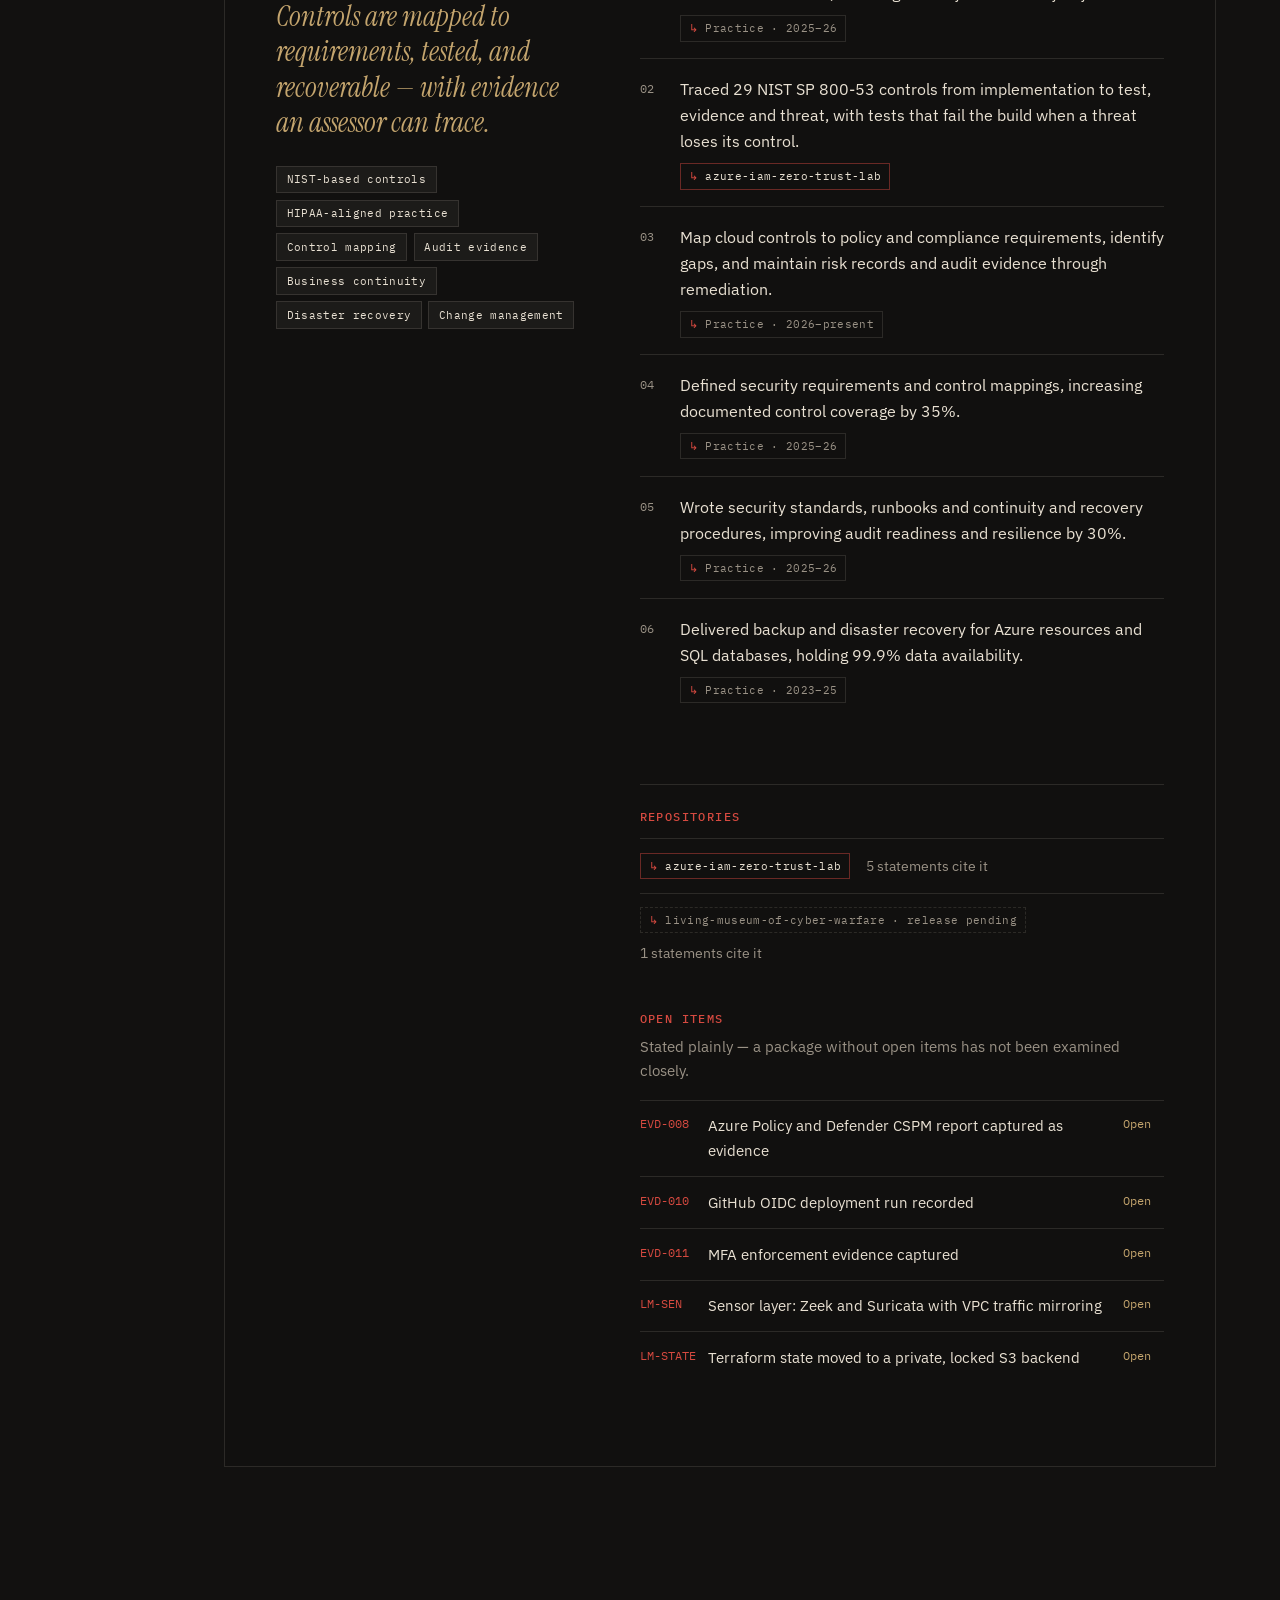
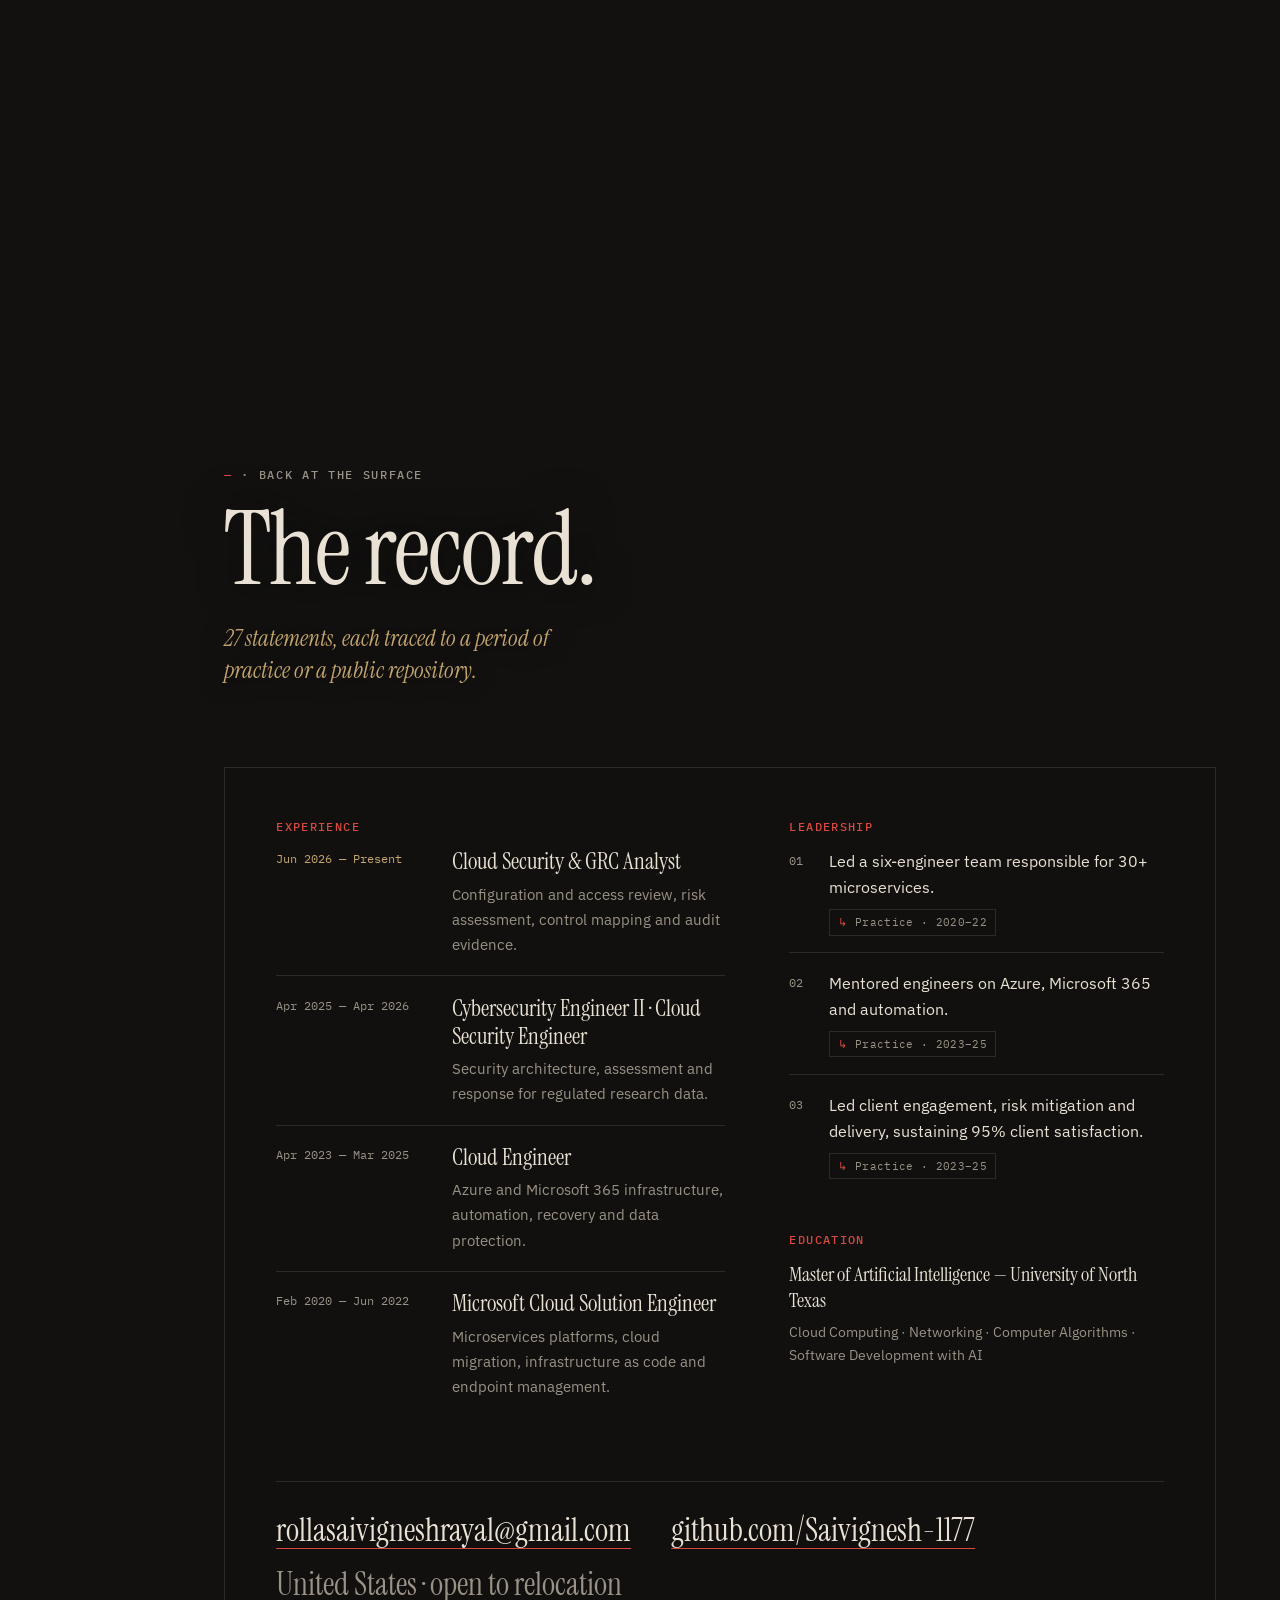
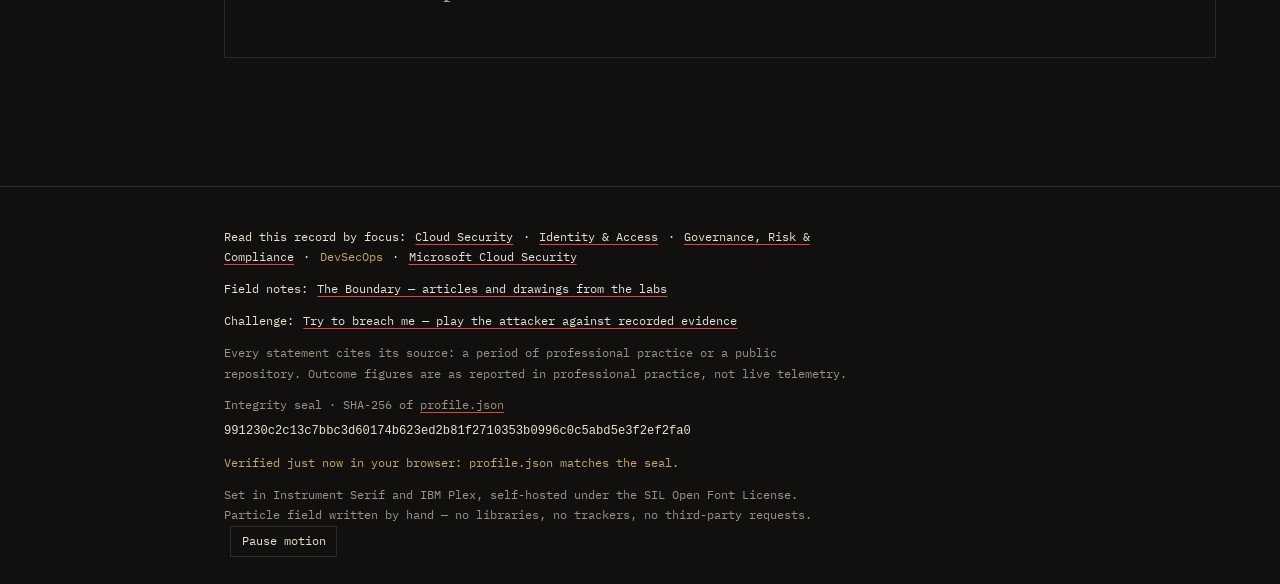
==== commit 9647d6eb: "Add Try to Breach Me: play the attacker against recorded lab evidence Fifteen moves across three sta" ====
--- a/devsecops/index.html
+++ b/devsecops/index.html
@@ -32,6 +32,7 @@
     <p class="role">DevSecOps Engineer</p>
     <p class="summary">Five-plus years building and securing cloud platforms — microservices on Kubernetes and OpenShift, infrastructure in Terraform, delivery through pipelines that fail when a control fails.</p>
     <ul class="stats"><li><span class="fig">5+</span><span class="lab">years in cloud engineering and security</span></li><li><span class="fig">3</span><span class="lab">clouds — AWS, Azure, GCP — plus Microsoft 365</span></li><li><span class="fig">30+</span><span class="lab">microservices operated across environments</span></li><li><span class="fig">500+</span><span class="lab">devices managed with Intune and SCCM</span></li></ul>
+    <p class="cta"><a href="../breach/">Try to breach my lab <span aria-hidden="true">→</span></a><span>Play the attacker against a real zero-trust lab. Every result is replayed from recorded evidence.</span></p>
     <p class="cue"><span class="cue-text">A cloud estate is a stack of decisions about trust. Descend through one — each layer holds the work I have done there.</span> <span class="cue-arrow" aria-hidden="true">↓</span></p>
   </div>
 </section>
@@ -150,6 +151,7 @@
 <footer class="integrity">
   <p class="focus-nav">Read this record by focus: <a href="../">Cloud Security</a> · <a href="../iam/">Identity &amp; Access</a> · <a href="../grc/">Governance, Risk &amp; Compliance</a> · <a href="../devsecops/" aria-current="page">DevSecOps</a> · <a href="../microsoft/">Microsoft Cloud Security</a></p>
   <p class="focus-nav">Field notes: <a href="../journal/">The Boundary — articles and drawings from the labs</a></p>
+  <p class="focus-nav">Challenge: <a href="../breach/">Try to breach me — play the attacker against recorded evidence</a></p>
   <p>Every statement cites its source: a period of professional practice or a public repository. Outcome figures are as reported in professional practice, not live telemetry.</p>
   <p>Integrity seal · SHA-256 of <a href="../profile.json">profile.json</a> <code id="seal" data-src="../profile.json" data-digest="991230c2c13c7bbc3d60174b623ed2b81f2710353b0996c0c5abd5e3f2ef2fa0">991230c2c13c7bbc3d60174b623ed2b81f2710353b0996c0c5abd5e3f2ef2fa0</code></p>
   <p id="verify" aria-live="polite">Verification runs in your browser when scripts are enabled.</p>
--- a/styles.css
+++ b/styles.css
@@ -71,6 +71,11 @@
 .stats .fig { font: 400 clamp(2.2rem, 3.6vw, 3.1rem)/1 var(--serif); color: var(--paper); }
 .stats .lab { font: 400 .74rem/1.45 var(--mono); color: var(--muted); letter-spacing: .02em; }
 @keyframes fall { 0% { transform: translateY(-4px); opacity: 0; } 40% { opacity: 1; } 100% { transform: translateY(10px); opacity: 0; } }
+
+.cta { display: flex; flex-wrap: wrap; align-items: center; gap: .6rem 1.25rem; margin: 2rem 0 0; }
+.cta a { display: inline-block; padding: .85rem 1.25rem; background: var(--paper); color: var(--ink); text-decoration: none; font: 500 .78rem/1 var(--mono); letter-spacing: .12em; text-transform: uppercase; transition: background .2s; }
+.cta a:hover { background: var(--brass); color: var(--ink); }
+.cta span { font: 400 .8rem/1.5 var(--mono); color: var(--muted); max-width: 44ch; }
 
 /* The work at each layer, on glass over the live field */
 .work { margin: 0 var(--gutter) 0 calc(var(--gutter) + 10rem); padding: clamp(1.75rem, 4vw, 3.5rem); display: grid; grid-template-columns: minmax(16rem, 0.8fr) minmax(0, 1.4fr); gap: clamp(2rem, 5vw, 4.5rem); align-items: start; background: rgba(18, 17, 16, .8); backdrop-filter: blur(14px) saturate(110%); -webkit-backdrop-filter: blur(14px) saturate(110%); border: 1px solid var(--rule); }
